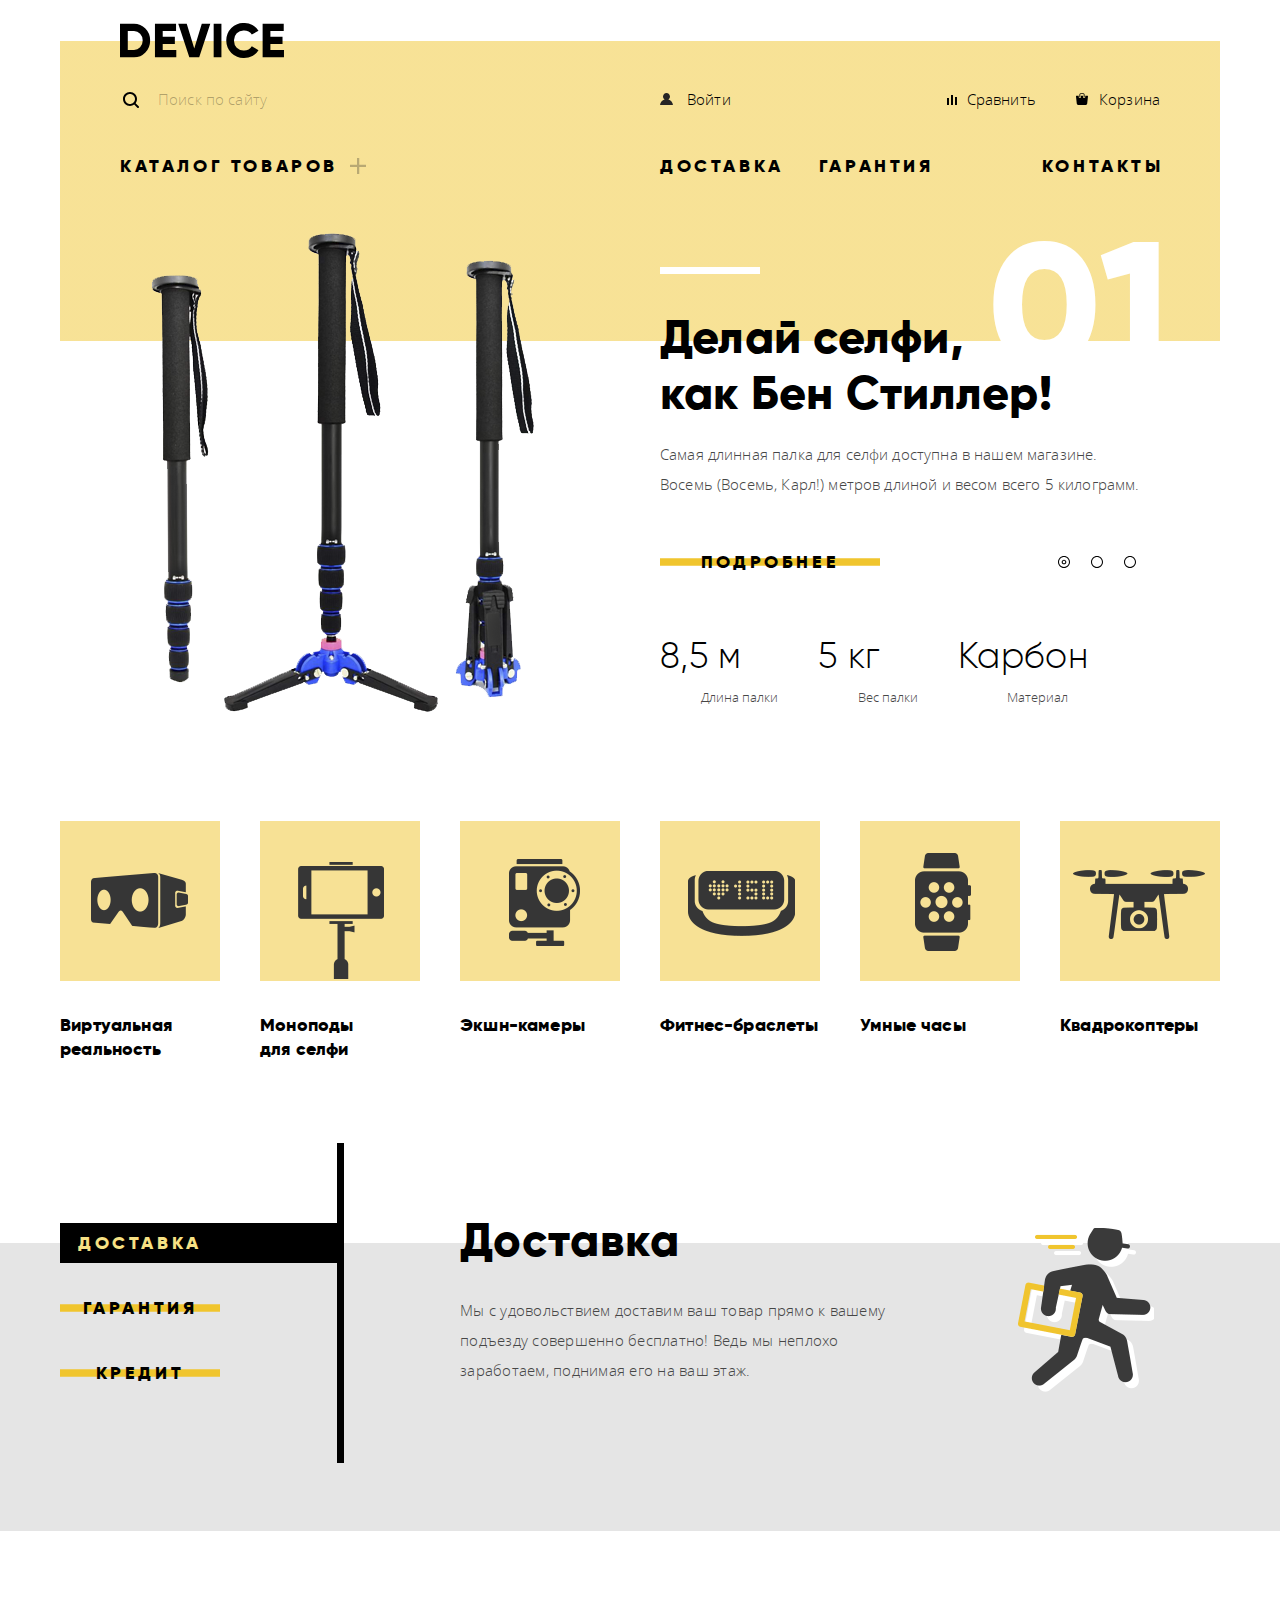
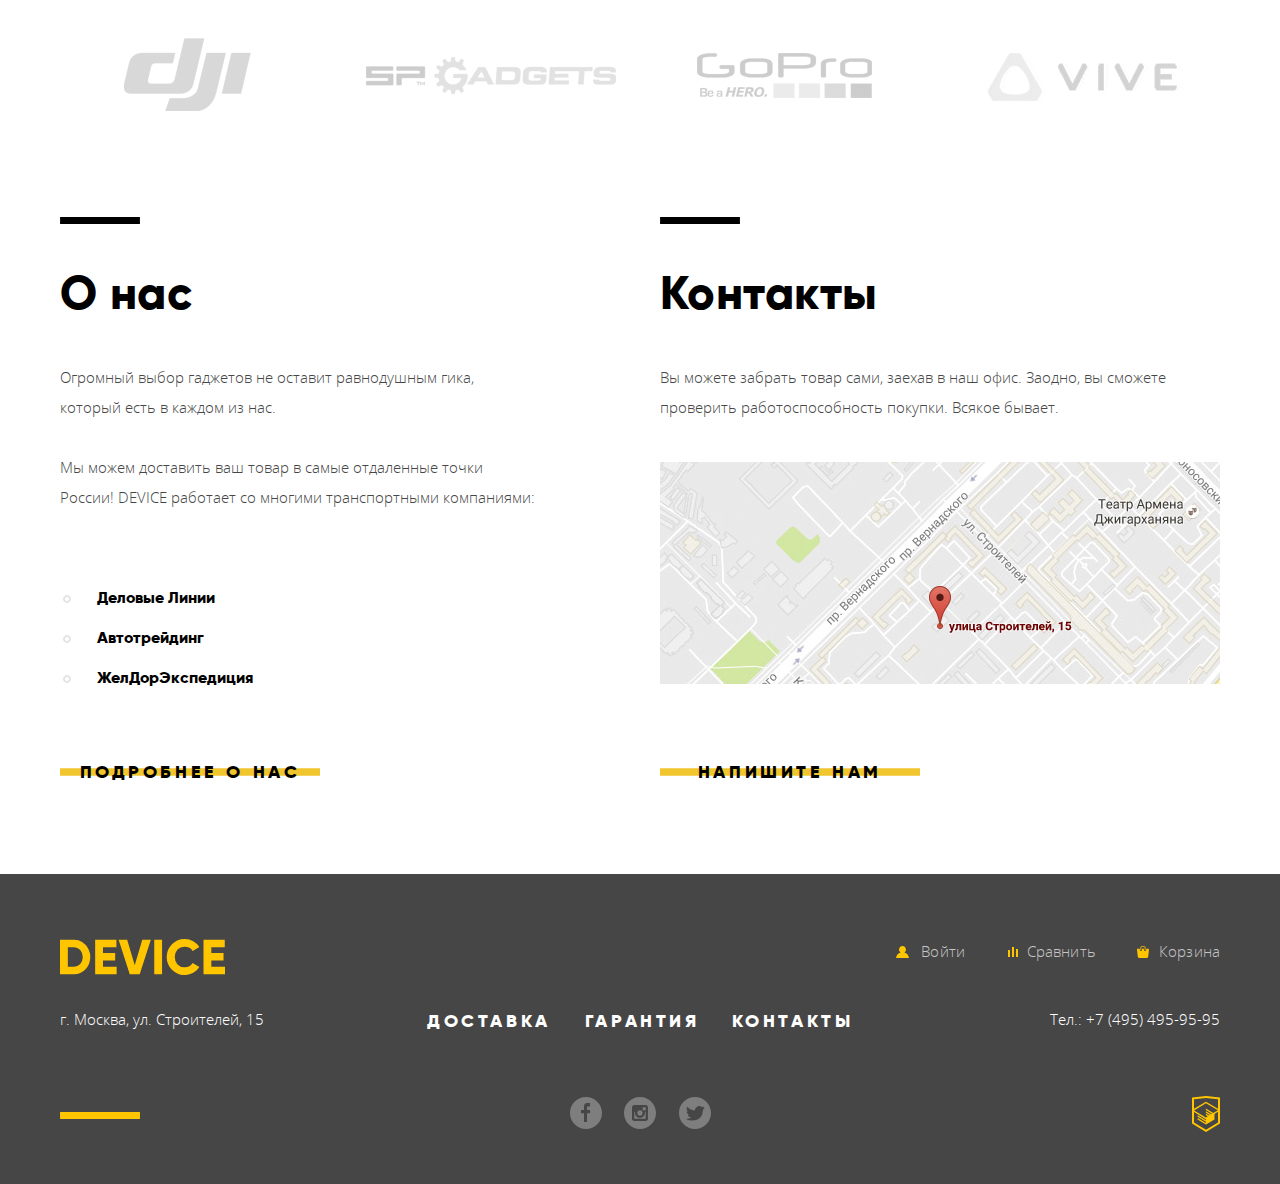
==== index.html @ 92c9ce29 "Доработки" ====
<!DOCTYPE html>
<html lang="ru">
  <head>
    <meta charset="utf-8">
    <title>Интернет магазин "Device"</title>
    <link rel="stylesheet" href="css/normalize.css">
    <link rel="stylesheet" href="css/style.min.css">
  </head>
  <body>
    <header class="main-header">
      <div class="header-logo">
        <a>
          <img src="img/header-logo.svg" alt="логотип магазина Device" width="164" height="36">
        </a>
      </div>
      <nav class="main-navigation">
        <div class="flex-container">
          <form method="post" action="https://echo.htmlacademy.ru" class="header-find-form">
            <label for="header-find-form-text-input"></label><!--фикс пробела между инлайн элементами
            --><input type="text" placeholder="Поиск по сайту" id="header-find-form-text-input"><!--фикс пробела между инлайн элементами
            --><button type="submit" id="qs">Найти</button>
          </form>
          <ul class="header-user-navigation">
            <li><a href="#" class="login-link">Войти</a></li>
          </ul>
          <ul class="header-buy-navigation">
            <li><a href="#" class="compare">Сравнить</a></li>
            <li><a href="#" class="cart">Корзина</a></li>
          </ul>
        </div>
        <ul class="header-site-navigation">
          <li class="top-menu"><a href="#">Каталог товаров</a>
            <ul class="header-product-type-list">
              <li class="left-column"><a href="#">Виртуальная реальность</a></li>
              <li><a href="#">Фитнес-браслеты</a></li>
              <li><a href="#">Квадрокоптеры</a></li>
              <li class="left-column"><a href="catalog_monopod.html">Моноподы для селфи</a></li>
              <li><a href="#">Умные часы</a></li>
              <li class="left-column"><a href="#">Экшн-камеры</a></li>
            </ul>
          </li>
          <li class="central-column"><a href="#">Доставка</a></li>
          <li class="garant"><a href="#">Гарантия</a></li>
          <li class="right-column"><a href="#">Контакты</a></li>
        </ul>
      </nav>
    </header>
    <main>
      <h1 class="visually-hidden">Главная страница магазина Device</h1>
      <section class="promotion">
        <h2 class="visually-hidden">Обратите внимание на эти товары</h2>
        <ul class="promotion-list">
          <li class="promotion-item current">
            <img class="promotion-photo" src="img/slide-promo-1.png" alt="" width="560" height="497">
            <section class="promotion-description">
              <h3>Делай селфи,<br>
                как Бен Стиллер! </h3>
              <p>Самая длинная палка для селфи доступна в нашем магазине. Восемь (Восемь, Карл!) метров длиной и весом всего 5 килограмм.</p>
            </section>
            <a href="#" class="btn">Подробнее</a>
            <table class="promotion-properties">
              <tr>
                <th>Длина палки</th>
                <th>Вес палки</th>
                <th>Материал</th>
              </tr>
              <tr>
                <td>8,5 м</td>
                <td>5 кг</td>
                <td>Карбон</td>
              </tr>
            </table>
          </li>
          <li class="promotion-item">
            <img class="promotion-photo" src="img/slide-promo-2.png" alt="" width="560" height="497">
            <section class="promotion-description">
              <h3>Худеем<br>
                правильно!</h3>
              <p>Мотивирующие фитнес-браслеты помогут найти в себе силы
                не пропускать занятия и соблюдать диету.</p>
            </section>
            <a href="#" class="btn">Подробнее</a>
            <table class="promotion-properties">
              <tr>
                <th>Без подзарядки</th>
              </tr>
              <tr>
                <td>48 часов</td>
              </tr>
            </table>
          </li>
          <li class="promotion-item">
            <img class="promotion-photo" src="img/slide-promo-3.png" alt="" width="560" height="497">
            <section class="promotion-description">
              <h3>Порхает как бабочка,<br>
                жалит как пчела!</h3>
              <p>Этот обычный, на первый взгляд, квадрокоптер оснащен
                мощным лазером, замаскированным под стандартную камеру.</p>
            </section>
            <a href="#" class="btn">Подробнее</a>
            <table class="promotion-properties">
              <tr>
                <th>Дальность полета</th>
                <th>Радиус поражения</th>
              </tr>
              <tr>
                <td>800 м</td>
                <td>50 м</td>
              </tr>
            </table>
          </li>
        </ul>
        <ul class="promotion-btn-list">
          <li><button type="button" class="promotion-btn current"></button></li>
          <li><button type="button" class="promotion-btn"></button></li>
          <li><button type="button" class="promotion-btn"></button></li>
        </ul>
      </section>
      <section class="main-product-navigation">
        <h2 class="visually-hidden">Мы предлагаем:</h2>
        <ul class="main-product-type-list">
          <li><a href="#" class="virtual-reality">Виртуальная реальность</a></li>
          <li><a href="catalog_monopod.html" class="monopod">Моноподы для&nbsp;селфи</a></li>
          <li><a href="#" class="action-cameras">Экшн-камеры</a></li>
          <li><a href="#" class="fitness-bracelets">Фитнес-браслеты</a></li>
          <li><a href="#" class="smart-watch">Умные часы</a></li>
          <li><a href="#" class="quadrocopters">Квадрокоптеры</a></li>
        </ul>
      </section>
      <section class="services">
        <div class="container">
          <h2 class="visually-hidden">Наши услуги</h2>
          <ul class="service-button-list">
            <li><button type="button" class="btn service-button current">Доставка</button></li>
            <li><button type="button" class="btn service-button">Гарантия</button></li>
            <li><button type="button" class="btn service-button">Кредит</button></li>
          </ul>
          <ul class="service-list">
            <li class="service-item current">
              <h3>Доставка</h3>
              <p>Мы с удовольствием доставим ваш товар прямо к вашему подъезду совершенно бесплатно! Ведь мы неплохо заработаем, поднимая его на ваш этаж.</p>
            </li>
            <li class="service-item">
              <h3>Гарантия</h3>
              <p>Если из-за возгорания купленного у нас товара у вас сгорит дом — не переживайте, мы выдадим вам новый. Товар, не дом, конечно же.</p>
            </li>
            <li class="service-item">
              <h3>Кредит</h3>
              <p>Залезть в долговую яму стало проще! Кредитные консультанты подберут для вас наиболее выгодные условия кредита. Выгодные для нашего банка, разумеется.</p>
            </li>
          </ul>
        </div>
      </section>
      <section class="brands">
        <h2 class="visually-hidden">Бренды</h2>
        <ul class="brand-list">
          <li class="brand-item">
            <a href="#"><img src="img/brand-gray-1.png" alt="" width="260" height="100"></a>
          </li>
          <li class="brand-item">
            <a href="#"><img src="img/brand-gray-2.png" alt="" width="260" height="100"></a>
          </li>
          <li class="brand-item">
            <a href="#"><img src="img/brand-gray-3.png" alt="" width="260" height="100"></a>
          </li>
          <li class="brand-item">
            <a href="#"><img src="img/brand-gray-4.png" alt="" width="260" height="100"></a>
          </li>
        </ul>
      </section>
      <div class="container">
        <section class="about-us">
          <h2>О нас</h2>
          <p>Огромный выбор гаджетов не оставит равнодушным гика, который есть в каждом из нас.</p>
          <p>Мы можем доставить ваш товар в самые отдаленные точки России! DEVICE работает со многими транспортными компаниями:</p>
          <ul class="delivering-list">
            <li class="delivering-item">Деловые Линии</li>
            <li class="delivering-item">Автотрейдинг</li>
            <li class="delivering-item">ЖелДорЭкспедиция</li>
          </ul>
          <a href="#" class="btn">Подробнее о нас</a>
        </section>
        <section class="contacts">
          <h2>Контакты</h2>
          <p>Вы можете забрать товар сами, заехав в наш офис. Заодно, вы сможете проверить работоспособность покупки. Всякое бывает.</p>
          <a href="map.html" class="contacts-map">
            <img src="img/map.jpg" alt="" width="560" height="222">
          </a>
          <a class="btn" href="form.html">Напишите нам</a>
        </section>
      </div>
    </main>
    <footer class="main-footer">
      <div class="container">
        <div class="footer-left">
          <a class="footer-logo">
            <img src="img/footer-logo.svg" alt="" width="165" height="36">
          </a>
          <p class="score-address">г. Москва, ул. Строителей, 15</p>
        </div>
        <div class="footer-center">
          <ul class="footer-site-navigation">
            <li><a href="#">Доставка</a></li>
            <li><a href="#">Гарантия</a></li>
            <li><a href="#">Контакты</a></li>
          </ul>
          <ul class="footer-social-navigation">
            <li><a href="#"><span class="visually-hidden">Фейсбук</span>
              <img src="img/fb.svg" alt="" width="32" height="32"></a></li>
            <li><a href="#"><span class="visually-hidden">Инстаграмм</span>
              <img src="img/instagram.svg" alt="" width="32" height="32"></a></li>
            <li><a href="#"><span class="visually-hidden">Твиттер</span>
              <img src="img/twitter.svg" alt="" width="32" height="32"></a></li>
          </ul>
        </div>
        <div class="footer-right">
          <div class="flex-container">
            <ul class="footer-user-navigation">
              <li><a href="#" class="login-link">Войти</a></li>
            </ul>
            <ul class="footer-buy-navigation">
              <li><a href="#" class="compare">Сравнить</a></li>
              <li><a href="#" class="cart">Корзина</a></li>
            </ul>
          </div>
          <p class="footer-score-tel">Тел.: +7 (495) 495-95-95</p>
          <p class="footer-copyright">
            <a href="https://htmlacademy.ru/intensive/htmlcss"><span class="visually-hidden">HTMLacademy</span>
              <img src="img/logo-htmlacademy.svg" alt="" width="28" height="38"></a>
          </p>
        </div>
      </div>
    </footer>

    <section class="modal modal-feedback">
      <h2 class="visually-hidden">Напишите нам</h2>
      <form method="post" action="https://echo.htmlacademy.ru" class="modal-feedback-form">
        <p class="left-column"><label for="modal-feedback-form-name">Ваше имя:</label>
        <input type="text" name="name" id="modal-feedback-form-name" placeholder="Имя Фамилия"></p>
        <p class="right-column"><label for="modal-feedback-form-email">Ваш e-mail:</label>
        <input type="email" name="email" id="modal-feedback-form-email" placeholder="email@example.com"></p>
        <p><label for="modal-feedback-form-letter">Текст письма:</label>
        <textarea name="letter" id="modal-feedback-form-letter" rows="7" placeholder="В свободной форме"></textarea></p>
        <button type="submit" class="btn">Отправить</button>
      </form>
      <button type="button" class="modal-close">Закрыть</button>
    </section>

    <section class="modal modal-map">
      <h2 class="visually-hidden">Как до нас добраться</h2>
      <iframe src="https://www.google.com/maps/embed?pb=!1m18!1m12!1m3!1d5349.26567788919!2d37.52625515220192!3d55.68743751237027!2m3!1f0!2f0!3f0!3m2!1i1024!2i768!4f13.1!3m3!1m2!1s0x46b54cf65f5c8955%3A0x694710ccd55501e!2z0YPQuy4g0KHRgtGA0L7QuNGC0LXQu9C10LksIDE1LCDQnNC-0YHQutCy0LAsIDExOTMxMQ!5e0!3m2!1sru!2sru!4v1536235242468" width="960" height="599" style="border:0" allowfullscreen></iframe>
      <p>
        <img src="img/map-big.jpg" alt="Офис компании по адресу ул. Строителей д. 15 г. Москва" width="960" height="559">
      </p>
      <button type="button" class="modal-close">Закрыть</button>
    </section>

    <script src="js/script.min.js">
    </script>
  </body>
</html>
---- css/style.min.css ----
.container,.flex-container{display:-webkit-box;display:-ms-flexbox}@font-face{font-family:Gilroy;src:url(../fonts/gilroyextrabold.woff2) format("woff2"),url(../fonts/gilroyextrabold.woff) format("woff");font-weight:800}@font-face{font-family:Gilroy;src:url(../fonts/gilroylight.woff2) format("woff2"),url(../fonts/gilroylight.woff) format("woff");font-weight:300}@font-face{font-family:"Open Sans";src:url(../fonts/opensans.woff2) format("woff2"),url(../fonts/opensans.woff) format("woff");font-weight:400}@font-face{font-family:"Open Sans";src:url(../fonts/opensanslight.woff2) format("woff2"),url(../fonts/opensanslight.woff) format("woff");font-weight:300}.brand-list,.breadcrumbs,.catalog-filters-form ul,.catalog-list,.catalog-sort ul,.footer-buy-navigation,.footer-site-navigation,.footer-social-navigation,.footer-user-navigation,.header-buy-navigation,.header-product-type-list,.header-site-navigation,.header-user-navigation,.main-product-type-list,.pagination-list,.pagination-pages-list,.promotion-btn-list,.promotion-list,.service-button-list,.service-list{list-style:none;padding:0;margin:0}.breadcrumbs a,.btn,.catalog-item a,.footer-buy-navigation a,.footer-site-navigation a,.footer-social-navigation a,.footer-user-navigation a,.main-navigation a,.main-product-navigation a,.pagination-list a,.sort-type-list a{text-decoration:none}.btn,.filters-price input,.header-find-form button,.header-find-form input,.modal-close,.modal-feedback-form input,.modal-feedback-form textarea,.promotion-btn{outline:0;border:none}body{margin:0;padding:23px 0 0}img{max-width:100%;height:auto}.visually-hidden:not(:focus):not(:active),input[type=checkbox].visually-hidden,input[type=radio].visually-hidden{position:absolute;width:1px;height:1px;margin:-1px;border:0;padding:0;white-space:nowrap;-webkit-clip-path:inset(100%);clip-path:inset(100%);clip:rect(0 0 0 0);overflow:hidden}.container{width:1160px;padding:0 20px;margin:0 auto;display:flex;-webkit-box-pack:justify;-ms-flex-pack:justify;justify-content:space-between}.main-header{margin:0 auto;width:1040px;padding:0 60px 51px}.main-navigation a{display:block;position:relative}.header-find-form{position:relative;margin-bottom:29px;width:50%}.header-find-form input{padding-left:38px;padding-top:17px;padding-bottom:9px;min-width:315px}.header-find-form button{display:none;padding:9px 20px}.header-find-form button:active,.header-find-form input:focus+button{display:inline-block;vertical-align:baseline}.header-find-form label{display:inline-block;position:absolute;padding-top:15px;padding-bottom:15px;min-width:40px;min-height:20px;left:-1px;bottom:17px}.flex-container{display:flex}.header-user-navigation{margin-left:20px;display:-webkit-box;display:-ms-flexbox;display:flex;-ms-flex-wrap:wrap;flex-wrap:wrap}.header-buy-navigation{margin-left:auto;-ms-flex-wrap:wrap;flex-wrap:wrap;display:-webkit-box;display:-ms-flexbox;display:flex;-webkit-box-pack:end;-ms-flex-pack:end;justify-content:flex-end}.header-buy-navigation,.header-user-navigation{padding-top:17px}.header-buy-navigation a,.header-user-navigation a{padding-left:27px}.header-user-navigation .exit{padding-left:19px}.header-buy-navigation a{margin-left:36px}.header-site-navigation{display:-webkit-box;display:-ms-flexbox;display:flex;-ms-flex-wrap:wrap;flex-wrap:wrap}.header-site-navigation>li:first-child{width:50%;position:relative}.header-site-navigation>li:first-child>a{display:inline-block;padding-right:35px}.header-site-navigation>.central-column{margin-left:20px}.header-site-navigation>.garant{margin-left:35px}.header-site-navigation>.right-column{margin-left:auto;margin-right:-.2em}.header-product-type-list{position:absolute;width:640px;left:-60px;display:-webkit-box;display:-ms-flexbox;display:flex;-ms-flex-wrap:wrap;flex-wrap:wrap;opacity:0;padding:25px 460px 30px 60px}.top-menu:hover .header-product-type-list{z-index:2;opacity:1}.header-product-type-list li{width:160px;margin-right:40px}.header-product-type-list .left-column{width:200px}.main-footer{min-width:1200px}.main-footer .container{padding-top:65px;padding-bottom:65px}.footer-left,.footer-right{width:360px}.footer-logo{display:block;margin-bottom:20px}.main-footer .score-address{padding-bottom:70px}.footer-center{width:440px;padding-top:70px}.footer-site-navigation{display:-webkit-box;display:-ms-flexbox;display:flex;-ms-flex-wrap:wrap;flex-wrap:wrap;width:440px;margin-bottom:43px;padding-left:7px}.footer-site-navigation li:nth-child(2){margin-left:34px}.footer-site-navigation li:nth-child(3){margin-left:32px}.footer-social-navigation{display:-webkit-box;display:-ms-flexbox;display:flex;-ms-flex-wrap:wrap;flex-wrap:wrap;width:141px;margin:0 auto;-webkit-box-pack:justify;-ms-flex-pack:justify;justify-content:space-between;position:relative;bottom:-21px}.footer-user-navigation{min-width:360px}.footer-buy-navigation{min-width:255px}.footer-right .flex-container{-webkit-box-pack:end;-ms-flex-pack:end;justify-content:flex-end}.footer-buy-navigation,.footer-user-navigation{display:-webkit-box;display:-ms-flexbox;display:flex;-ms-flex-wrap:wrap;flex-wrap:wrap;-webkit-box-pack:end;-ms-flex-pack:end;justify-content:flex-end;margin-top:-6px}.footer-buy-navigation a,.footer-user-navigation a{display:block;position:relative;padding-left:25px;margin-left:38px;margin-bottom:35px}.footer-buy-navigation .compare{margin-left:30px}.footer-user-navigation .exit{margin-left:18px;padding-left:0}.footer-score-tel{padding:0;margin:0 0 20px}.footer-copyright{position:relative;bottom:-42px}.promotion{width:1100px;padding-right:60px;margin:0 auto 95px;position:relative;z-index:1}.promotion-list{counter-reset:number-slide}li.promotion-item{counter-increment:number-slide;position:relative}.promotion-item::before{position:absolute;content:counter(number-slide,decimal-leading-zero);right:0;top:62px;margin-right:-13px;font-family:Gilroy,Arial,sans-serif;font-weight:800;font-size:179.2px;height:130px;color:rgba(255,255,255,1);letter-spacing:.01em;vertical-align:middle;z-index:-1}.btn,.btn:focus,.btn:hover,body{color:rgba(0,0,0,1)}.promotion-item img{float:left;padding-right:40px}.promotion-item h3{margin:0 0 18px;padding-top:80px}.promotion-item p{padding:0 10px 0 0;margin:0 0 43px}.promotion-item .btn{display:inline-block;width:160px;padding-left:30px;padding-right:30px;margin-bottom:50px}.promotion-btn-list{position:absolute;display:-webkit-box;display:-ms-flexbox;display:flex;-ms-flex-wrap:wrap;width:78px;-webkit-box-pack:justify;-ms-flex-pack:justify;justify-content:space-between;flex-wrap:wrap;right:84px;bottom:150px}.promotion-btn{width:10px;height:12px}.promotion-properties{border-collapse:collapse}.promotion-properties tbody{width:460px;display:-webkit-box;display:-ms-flexbox;display:flex;-webkit-box-orient:vertical;-webkit-box-direction:reverse;-ms-flex-direction:column-reverse;flex-direction:column-reverse}.promotion-properties tr{display:-webkit-box;display:-ms-flexbox;display:flex;-ms-flex-wrap:wrap;flex-wrap:wrap}.promotion-properties td,.promotion-properties th{width:158px;padding:0;margin:0}.promotion-properties td{margin-bottom:7px}.promotion-properties td:nth-child(2),.promotion-properties th:nth-child(2){width:140px}.promotion::after{content:"";display:block;clear:both}.main-product-type-list{width:1200px;margin:0 auto 82px;display:-webkit-box;display:-ms-flexbox;display:flex;-ms-flex-wrap:wrap;flex-wrap:wrap;-ms-flex-pack:distribute;justify-content:space-around}.main-product-type-list li{width:160px}.main-product-type-list a{display:block;position:relative;padding-top:192px}.services{padding-bottom:68px;margin-bottom:95px}.service-button-list{width:277px;padding-bottom:45px}.service-list{width:760px;padding-left:115px}.service-button{margin-bottom:25px;padding-left:10px;padding-right:10px}.service-item p{width:430px;padding-bottom:50px;margin:0}.promotion-item:not(.current),.service-item:not(.current){position:absolute;width:1px;height:1px;margin:-1px;border:0;padding:0;white-space:nowrap;-webkit-clip-path:inset(100%);clip-path:inset(100%);clip:rect(0 0 0 0);overflow:hidden}.service-list h3{margin:0 0 31px;padding-top:73px}.service-button-list{padding-top:80px}.service-button-list .service-button{width:160px}.service-button-list .service-button.current,.service-button-list .service-button:active{width:280px;padding-right:120px}.brand-list{width:1200px;margin:0 auto 82px;display:-webkit-box;display:-ms-flexbox;display:flex;-ms-flex-wrap:wrap;flex-wrap:wrap;-ms-flex-pack:distribute;justify-content:space-around}.brand-list li{width:260px;position:relative}.about-us,.contacts{width:560px;padding-top:52px}.about-us h2,.contacts h2{margin:0 0 45px;padding:0}.about-us p,.contacts p{margin:0;padding:0}.about-us p{margin-bottom:30px;width:475px}.contacts p{margin-bottom:40px;width:520px}.about-us .delivering-list{padding:36px 0 0;margin:0 0 54px;list-style-type:none}.about-us .delivering-item{margin:0;padding:0 0 0 37px;position:relative}.about-us .btn,.contacts .btn{display:block;width:240px;padding-left:10px;padding-right:10px;text-align:center;margin-bottom:82px}.contacts-map{display:block;margin-bottom:59px}.catalog-page-header{width:1040px;margin:0 auto 24px;padding:35px 0 0}.breadcrumbs{width:1040px;margin:0 auto 45px;display:-webkit-box;display:-ms-flexbox;display:flex;-ms-flex-wrap:wrap;flex-wrap:wrap}.breadcrumbs a{display:block;padding-right:19px;margin-right:19px}.catalog-container{width:1160px;margin:0 auto;display:-webkit-box;display:-ms-flexbox;display:flex}.filters{width:200px;padding-left:60px;padding-right:70px}.filters h3{margin:0 0 68px;padding:24px 0}.catalog fieldset{margin:0 0 31px;padding:0}.catalog legend{width:100%;margin:0 0 32px;padding:7px 0 0;border-top:2px solid #000}.filters-price input[type=number]{width:50px}.filters-price .start-price{width:90px}.filters-price-flex-container{display:-webkit-box;display:-ms-flexbox;display:flex}.filters-price p{padding:0;margin:0}.filters-price-range{position:relative;height:2px;width:100%;margin-left:5px;margin-bottom:5px;background-image:-webkit-gradient(linear,left top,right top,from(rgba(145,201,47,1)),color-stop(50%,rgba(145,201,47,1)),color-stop(50%,rgba(219,219,219,1)),to(rgba(219,219,219,1)));background-image:-webkit-linear-gradient(left,rgba(145,201,47,1) 0,rgba(145,201,47,1) 50%,rgba(219,219,219,1) 50%,rgba(219,219,219,1) 100%);background-image:-o-linear-gradient(left,rgba(145,201,47,1) 0,rgba(145,201,47,1) 50%,rgba(219,219,219,1) 50%,rgba(219,219,219,1) 100%);background-image:linear-gradient(to right,rgba(145,201,47,1) 0,rgba(145,201,47,1) 50%,rgba(219,219,219,1) 50%,rgba(219,219,219,1) 100%)}.filters-price-range span{position:absolute;width:24px;height:24px;bottom:-12px;background-image:url(../img/filter-button.svg);background-repeat:no-repeat;background-position:center}.filters-price-range span:first-child{margin-left:-12px}.filters-price-range span:last-child{left:50%;margin-left:-12px}.filters-color legend{margin-bottom:16px}.filters-color li{margin-bottom:0}.filters-bluetooth label,.filters-color label{position:relative;padding-left:38px;cursor:pointer;-webkit-user-select:none;-moz-user-select:none;-ms-user-select:none;user-select:none}.catalog-filters-form .filters-color{margin-bottom:31px}.filters-bluetooth legend{margin-bottom:16px}.filters-bluetooth li{margin-bottom:0}.catalog-filters-form .filters-bluetooth{margin-bottom:30px}.catalog-filters-form .btn{width:100%;padding-left:10px;padding-right:10px}.catalog-rows{width:830px}.catalog-sort,.sort-range-list,.sort-type-list{display:-webkit-box;display:-ms-flexbox;display:flex;-ms-flex-wrap:wrap;flex-wrap:wrap}.catalog-sort h3{margin:0;padding:23px 33px 23px 72px}.sort-type-list a{display:block;margin-left:20px;margin-right:5px;min-width:60px;padding:25px 0}.catalog-sort .sort-range-list{position:relative;margin-left:auto}.sort-range-list a{display:block;position:relative;padding:30px 0;margin-left:30px}.catalog-list,.sort-range-list{display:-webkit-box;display:-ms-flexbox;display:flex;-ms-flex-wrap:wrap;flex-wrap:wrap;-webkit-box-pack:justify;-ms-flex-pack:justify;justify-content:space-between;padding-top:69px;padding-left:70px}.catalog-item{width:360px;position:relative}.catalog-item-action{opacity:0;position:absolute;left:0;right:0;top:0;height:210px;padding-top:170px;background-color:rgba(238,238,238,.7)}.catalog-item:hover .catalog-item-action{opacity:1}.catalog-item-action a{display:block;width:180px;margin:0 auto;padding-left:10px;padding-right:10px;text-align:center}.catalog-item-info{display:-webkit-box;display:-ms-flexbox;display:flex;-webkit-box-pack:justify;-ms-flex-pack:justify;justify-content:space-between;margin-bottom:41px}.catalog-item h1{width:260px;margin:0;padding-top:16px}.catalog-item .catalog-item-price{width:100px;margin:0;padding-top:24px;text-align:right}.pagination-list{display:-webkit-box;display:-ms-flexbox;display:flex;-ms-flex-wrap:wrap;flex-wrap:wrap;-webkit-box-pack:center;-ms-flex-pack:center;justify-content:center;margin-left:72px;margin-bottom:78px}.modal-map img,.modal-map p{display:block}.pagination-list a{display:block;padding:25px 14px}.pagination-list li:nth-child(2){margin-left:10px}.pagination-list .pagination-btn{padding:25px 28px}.pagination-list li:first-child{margin-right:auto}.pagination-list li:last-child{margin-left:auto}.modal-map{width:960px;line-height:0;font-size:0}.modal-map p{margin:0}.modal{display:none;position:fixed;left:50%;top:50%;-webkit-transform:translate(-50%,-50%);-ms-transform:translate(-50%,-50%);transform:translate(-50%,-50%);-webkit-box-shadow:0 10px 20px 0 rgba(4,6,6,.2);box-shadow:0 10px 20px 0 rgba(4,6,6,.2)}.modal-feedback{width:760px;padding:82px 100px}.modal-feedback-form{display:-webkit-box;display:-ms-flexbox;display:flex;-ms-flex-wrap:wrap;flex-wrap:wrap;-webkit-box-pack:justify;-ms-flex-pack:justify;justify-content:space-between}.modal-feedback-form p{width:100%;padding:0;margin:0 0 40px}.modal-feedback-form .left-column,.modal-feedback-form .right-column{width:360px}.modal-feedback-form input,.modal-feedback-form textarea{-webkit-box-sizing:border-box;box-sizing:border-box;width:100%;padding:17px 0 17px 20px}.modal-feedback-form .btn{padding-left:10px;padding-right:10px;width:180px}.modal-close{position:absolute;font-size:0;padding:0;width:58px;height:58px;top:24px;right:22px;opacity:.5;z-index:2}.header-buy-navigation .cart::before,.header-buy-navigation .compare::before,.header-user-navigation .login-link::before{width:27px;height:15px;bottom:9px;content:"";left:0}.modal-close:focus,.modal-close:hover{opacity:1}.modal-close:active{opacity:.3}.modal-map iframe{position:relative;z-index:1;border:none}.modal-map p{position:absolute;top:0;left:0;z-index:0}body{font-family:"Open Sans",Arial,sans-serif;font-size:15px;font-weight:400;letter-spacing:0;background-color:rgba(255,255,255,1);line-height:30px}.btn,.footer-site-navigation,.header-site-navigation{font-family:Gilroy,Arial,sans-serif}.btn{font-size:18px;font-weight:800;letter-spacing:.2em;text-transform:uppercase;line-height:24px;text-align:center;background-color:transparent;background-image:url(../img/yellow-line.png);background-repeat:repeat no-repeat;background-position:center;padding:8px 0}.header-buy-navigation,.header-find-form button,.header-find-form input,.header-user-navigation{font-size:15px;font-weight:300;letter-spacing:.01em}.btn:active{color:rgba(0,0,0,.3)}.main-navigation a{color:rgba(0,0,0,1)}.header-buy-navigation,.header-find-form,.header-user-navigation{line-height:30px}.main-navigation .exit{color:rgba(0,0,0,.3)}.main-navigation a:focus,.main-navigation a:hover{color:rgba(0,0,0,.6)}.main-navigation a:active{color:rgba(0,0,0,.3)}.main-navigation a.current{color:rgba(0,0,0,1)}.header-find-form input{color:rgba(0,0,0,1);line-height:30px}.header-find-form input::-webkit-input-placeholder{color:rgba(0,0,0,.3)}.header-find-form input:-ms-input-placeholder{color:rgba(0,0,0,.3)}.header-find-form input::-ms-input-placeholder{color:rgba(0,0,0,.3)}.header-find-form input::placeholder{color:rgba(0,0,0,.3)}.header-find-form input:hover::-webkit-input-placeholder{color:rgba(0,0,0,.6)}.header-find-form input:hover:-ms-input-placeholder{color:rgba(0,0,0,.6)}.header-find-form input:hover::-ms-input-placeholder{color:rgba(0,0,0,.6)}.header-find-form input:hover::placeholder{color:rgba(0,0,0,.6)}.header-find-form input:focus::-webkit-input-placeholder{color:rgba(0,0,0,1)}.header-find-form input:focus:-ms-input-placeholder{color:rgba(0,0,0,1)}.header-find-form input:focus::-ms-input-placeholder{color:rgba(0,0,0,1)}.header-find-form input:focus::placeholder{color:rgba(0,0,0,1)}.header-find-form button{line-height:30px;color:rgba(0,0,0,1)}.header-find-form button:hover{color:rgba(255,255,255,1)}.header-find-form button:active{color:rgba(255,255,255,.3)}.footer-site-navigation a,.main-footer{color:rgba(255,255,255,1)}.header-site-navigation{font-size:18px;font-weight:800;letter-spacing:.2em;line-height:24px;text-transform:uppercase}.header-product-type-list{font-size:15px;font-weight:300;letter-spacing:.01em;line-height:36px;text-transform:none}.main-footer .score-address{font-size:15px;font-weight:300;letter-spacing:0}.footer-site-navigation{font-size:18px;line-height:24px;font-weight:800;letter-spacing:.2em;text-transform:uppercase}.footer-site-navigation a:focus,.footer-site-navigation a:hover{color:rgba(255,255,255,.6)}.footer-site-navigation a:active{color:rgba(255,255,255,.3)}.footer-buy-navigation,.footer-user-navigation{font-size:15px;font-weight:300;line-height:36px;letter-spacing:.01em}.footer-buy-navigation a,.footer-user-navigation a{color:rgba(255,255,255,.7)}.footer-buy-navigation a:focus,.footer-buy-navigation a:hover,.footer-user-navigation a:focus,.footer-user-navigation a:hover{color:rgba(255,255,255,1)}.footer-buy-navigation a:active,.footer-user-navigation a:active{color:rgba(255,255,255,.3)}.footer-score-tel{font-size:15px;font-weight:300;letter-spacing:0;text-align:right}.promotion-description h3,.promotion-number{font-family:Gilroy,Arial,sans-serif;font-weight:800}.footer-copyright{text-align:right}.promotion-number{font-size:179.2px;line-height:179.2px;letter-spacing:.1em;color:rgba(255,255,255,1)}.promotion-description h3{font-size:47px;line-height:56px;letter-spacing:.005em;color:rgba(0,0,0,1)}.promotion-description p{font-size:15px;line-height:30px;font-weight:300;letter-spacing:.01em;color:rgba(70,70,70,1)}.promotion-properties th{font-size:13px;line-height:20px;font-weight:300;letter-spacing:0;color:rgba(70,70,70,1)}.main-product-type-list a,.main-product-type-list a:focus,.main-product-type-list a:hover,.promotion-properties td{letter-spacing:.01em;color:rgba(0,0,0,1);font-family:Gilroy,Arial,sans-serif}.promotion-properties td{font-size:36px;line-height:48px;font-weight:300}.promotion-item .btn{text-align:center}.main-product-type-list a,.main-product-type-list a:focus,.main-product-type-list a:hover{font-size:18px;line-height:24px;font-weight:800}.main-product-type-list a:active{color:rgba(0,0,0,.3)}.service-item h3{font-family:Gilroy,Arial,sans-serif;font-size:47px;line-height:48px;font-weight:800;letter-spacing:.02em;color:rgba(0,0,0,1)}.service-item p{font-size:15px;line-height:30px;font-weight:300;letter-spacing:.017em;color:rgba(70,70,70,1)}.service-button-list .btn.current,.service-button-list .btn:active{color:rgba(247,225,132,1)}.about-us h2{font-family:Gilroy,Arial,sans-serif;font-size:47px;line-height:48px;font-weight:800;letter-spacing:.01em;color:rgba(0,0,0,1)}.about-us p{font-size:15px;font-weight:300;letter-spacing:0;color:rgba(70,70,70,1)}.about-us .delivering-item,.contacts h2{font-weight:800;color:rgba(0,0,0,1);font-family:Gilroy,Arial,sans-serif}.about-us .delivering-item{font-size:16px;line-height:40px;letter-spacing:0}.contacts h2{font-size:47px;line-height:48px;letter-spacing:.01em}.contacts p{font-size:15px;line-height:30px;font-weight:300;letter-spacing:0;color:rgba(70,70,70,1)}.catalog-page-header{font-family:Gilroy,Arial,sans-serif;font-size:47px;line-height:48px;font-weight:800;letter-spacing:.01em;color:rgba(0,0,0,1)}.breadcrumbs a{font-size:14px;line-height:24px;font-weight:300;letter-spacing:.01em;color:rgba(0,0,0,.3)}.catalog-filters-form legend,.filters h3{font-family:Gilroy,Arial,sans-serif;font-weight:800}.breadcrumbs a:focus,.breadcrumbs a:hover{color:rgba(0,0,0,.6)}.breadcrumbs a:active{color:rgba(0,0,0,.1)}.breadcrumbs a.current{color:rgba(0,0,0,.3)}.filters h3{font-size:16px;line-height:24px;letter-spacing:.2em;color:rgba(0,0,0,1);text-transform:uppercase}.catalog-filters-form legend{font-size:18px;letter-spacing:.01em;color:rgba(0,0,0,1)}.catalog-filters-form label{font-size:14px;line-height:40px;font-weight:300;letter-spacing:.01em;color:rgba(0,0,0,1)}.catalog-item p,.catalog-sort h3{font-family:Gilroy,Arial,sans-serif;line-height:24px}.filters-price input,.filters-price input::-webkit-input-placeholder,.filters-price label{font-family:Gilroy,Arial,sans-serif;font-size:14px;line-height:24px;font-weight:300;letter-spacing:0;text-transform:lowercase;color:rgba(0,0,0,.2)}.filters-price input,.filters-price input:-ms-input-placeholder,.filters-price label{font-family:Gilroy,Arial,sans-serif;font-size:14px;line-height:24px;font-weight:300;letter-spacing:0;text-transform:lowercase;color:rgba(0,0,0,.2)}.filters-price input,.filters-price input::-ms-input-placeholder,.filters-price label{font-family:Gilroy,Arial,sans-serif;font-size:14px;line-height:24px;font-weight:300;letter-spacing:0;text-transform:lowercase;color:rgba(0,0,0,.2)}.filters-price input,.filters-price input::placeholder,.filters-price label{font-family:Gilroy,Arial,sans-serif;font-size:14px;line-height:24px;font-weight:300;letter-spacing:0;text-transform:lowercase;color:rgba(0,0,0,.2)}.catalog-sort h3{font-size:16px;font-weight:800;letter-spacing:.2em;color:rgba(0,0,0,1);text-transform:uppercase}.sort-type-item a{font-size:14px;line-height:18px;font-weight:400;letter-spacing:.01em;color:rgba(0,0,0,.3)}.sort-type-item a:focus,.sort-type-item a:hover{color:rgba(0,0,0,.6)}.sort-type-item a.current,.sort-type-item a:active{color:rgba(0,0,0,1)}.catalog-item-action a:not(.btn){font-size:13px;line-height:36px;font-weight:300;letter-spacing:.01em;color:rgba(0,0,0,.5)}.catalog-item-action a:not(.btn):focus,.catalog-item-action a:not(.btn):hover{color:rgba(0,0,0,1)}.catalog-item-action a:not(.btn):active{color:rgba(0,0,0,.2)}.catalog-item-name a{font-family:Gilroy,Arial,sans-serif;font-size:18px;line-height:.8;font-weight:800;letter-spacing:.01em;color:rgba(0,0,0,1)}.catalog-item-name a:focus,.catalog-item-name a:hover{text-decoration:underline}.catalog-item p{font-size:16px;font-weight:300;letter-spacing:.01em;color:rgba(70,70,70,1)}.modal-feedback-form label,.pagination-item a{line-height:24px;font-weight:800;font-family:Gilroy,Arial,sans-serif}.pagination-item a{font-size:16px;letter-spacing:.2em;color:rgba(0,0,0,.3)}.pagination-item a:focus,.pagination-item a:hover{color:rgba(0,0,0,.6)}.pagination-item a.current,.pagination-item a.pagination-btn:hover .pagination-item a.pagination-btn:focus,.pagination-item a:active{color:rgba(0,0,0,1)}.pagination-item a.pagination-btn{color:rgba(0,0,0,1);text-transform:uppercase}.pagination-item a.pagination-btn:active{color:rgba(0,0,0,.3)}.modal-feedback-form label{display:block;margin-bottom:10px;font-size:18px;letter-spacing:0;color:rgba(0,0,0,1)}.modal-feedback-form input,.modal-feedback-form textarea{font-size:14px;font-weight:400;line-height:18px;letter-spacing:0;color:rgba(70,70,70,1)}.modal-feedback-form input::-webkit-input-placeholder,.modal-feedback-form textarea::-webkit-input-placeholder{color:rgba(70,70,70,.4)}.modal-feedback-form input:-ms-input-placeholder,.modal-feedback-form textarea:-ms-input-placeholder{color:rgba(70,70,70,.4)}.modal-feedback-form input::-ms-input-placeholder,.modal-feedback-form textarea::-ms-input-placeholder{color:rgba(70,70,70,.4)}.modal-feedback-form input::placeholder,.modal-feedback-form textarea::placeholder{color:rgba(70,70,70,.4)}.modal-feedback-form input:invalid,.modal-feedback-form textarea:invalid{color:rgba(70,70,70,.4)}.btn:active,.btn:focus,.btn:hover{background-color:rgba(240,197,46)}.main-header{background-image:-webkit-linear-gradient(top,transparent 18px,rgba(240,197,46,.5) 18px,rgba(240,197,46,.5) 100%);background-image:-o-linear-gradient(top,transparent 18px,rgba(240,197,46,.5) 18px,rgba(240,197,46,.5) 100%);background-image:linear-gradient(to bottom,transparent 18px,rgba(240,197,46,.5) 18px,rgba(240,197,46,.5) 100%)}.header-find-form label{background-image:url(../img/search.svg);background-repeat:no-repeat;background-position:4px bottom}.header-find-form button,.header-find-form input[type=text]{background-color:transparent}.header-find-form button:active,.header-find-form button:focus,.header-find-form button:hover{background-color:rgba(0,0,0,1)}.header-user-navigation .login-link::before{position:absolute;background-image:url(../img/user.svg);background-repeat:no-repeat;background-position:left bottom}.header-buy-navigation .compare::before{position:absolute;background-image:url(../img/compare.svg);background-repeat:no-repeat;background-position:7px bottom}.header-buy-navigation .cart::before{position:absolute;background-image:url(../img/cart.svg);background-repeat:no-repeat;background-position:4px bottom}.header-user-navigation .login-link:focus::before,.header-user-navigation .login-link:hover::before{opacity:.6}.header-user-navigation .login-link:active::before{opacity:.3}.header-buy-navigation a:focus::before,.header-buy-navigation a:hover::before{opacity:.8}.footer-social-navigation a,.header-buy-navigation a:active::before{opacity:.3}.header-site-navigation>li:first-child>a::after{content:"";position:absolute;width:16px;height:16px;right:7px;bottom:4px;background-image:url(../img/plus.png);background-repeat:no-repeat;background-position:right bottom}.header-product-type-list{background-color:rgba(247,226,150,1)}.main-footer{background-color:rgba(70,70,70,1)}.main-footer .footer-left{background-image:url(../img/small-yellow-line.png);background-repeat:no-repeat;background-position:left bottom}.footer-buy-navigation .cart::before,.footer-buy-navigation .compare::before,.footer-user-navigation .login-link::before{width:25px;height:15px;bottom:10px;background-position:left center;background-repeat:no-repeat;content:"";position:absolute}.footer-social-navigation a:focus,.footer-social-navigation a:hover{opacity:.6}.footer-social-navigation a:active{opacity:.1}.footer-user-navigation .login-link::before{left:0;background-image:url(../img/footer-user.svg)}.footer-buy-navigation .compare::before{left:6px;background-image:url(../img/footer-compare.svg)}.footer-buy-navigation .cart::before{left:3px;background-image:url(../img/footer-cart.svg)}.footer-copyright a:focus,.footer-copyright a:hover{opacity:.6}.footer-copyright a:active,.main-product-navigation a:active::after{opacity:.3}.promotion{background-image:-webkit-linear-gradient(top,rgba(240,197,46,.5) 112px,transparent 112px,transparent 100%);background-image:-o-linear-gradient(top,rgba(240,197,46,.5) 112px,transparent 112px,transparent 100%);background-image:linear-gradient(to bottom,rgba(240,197,46,.5) 112px,transparent 112px,transparent 100%)}.promotion-description{background-image:url(../img/white-line.png);background-repeat:no-repeat;background-position:600px 38px}.service-item:nth-child(1),.service-item:nth-child(2),.service-item:nth-child(3){background-position:500px 61px;background-repeat:no-repeat}.promotion-btn{background-color:transparent;background-image:url(../img/slider-button.svg);background-size:contain;background-repeat:no-repeat}.promotion-btn.current{background-image:url(../img/slider-button-current.svg)}.main-product-navigation a::after,.main-product-navigation a::before{content:"";display:block;position:absolute;width:160px;height:160px;top:0}.main-product-navigation a::before{background-color:rgba(240,197,46,.5)}.main-product-navigation a:active::before,.main-product-navigation a:focus::before,.main-product-navigation a:hover::before{background-color:rgba(240,197,46,1)}.main-product-navigation .virtual-reality::after{background-image:url(../img/product-navigation-icon-1.png)}.main-product-navigation .monopod::after{background-image:url(../img/product-navigation-icon-2.png)}.main-product-navigation .action-cameras::after{background-image:url(../img/product-navigation-icon-3.png)}.main-product-navigation .fitness-bracelets::after{background-image:url(../img/product-navigation-icon-4.png)}.main-product-navigation .smart-watch::after{background-image:url(../img/product-navigation-icon-5.png)}.main-product-navigation .quadrocopters::after{background-image:url(../img/product-navigation-icon-6.png)}.services{background-image:-webkit-linear-gradient(top,rgba(255,255,255,1) 100px,rgba(229,229,229,1) 100px,rgba(229,229,229,1) 100%);background-image:-o-linear-gradient(top,rgba(255,255,255,1) 100px,rgba(229,229,229,1) 100px,rgba(229,229,229,1) 100%);background-image:linear-gradient(to bottom,rgba(255,255,255,1) 100px,rgba(229,229,229,1) 100px,rgba(229,229,229,1) 100%)}.service-button-list .btn.current,.service-button-list .btn:active{background-color:rgba(0,0,0,1);background-size:0}.service-item:nth-child(1){background-image:url(../img/service-delivery.png)}.service-item:nth-child(2){background-image:url(../img/service-warranty.png)}.service-item:nth-child(3){background-image:url(../img/service-credit.png)}.brand-item a:focus::before,.brand-item a:hover::before{content:"";position:absolute;width:260px;height:100px}.brand-item:nth-child(1) a:focus::before,.brand-item:nth-child(1) a:hover::before{background-image:url(../img/brand-1-hover.png)}.brand-item:nth-child(2) a:focus::before,.brand-item:nth-child(2) a:hover::before{background-image:url(../img/brand-2-hover.png)}.brand-item:nth-child(3) a:focus::before,.brand-item:nth-child(3) a:hover::before{background-image:url(../img/brand-3-hover.png)}.brand-item:nth-child(4) a:focus::before,.brand-item:nth-child(4) a:hover::before{background-image:url(../img/brand-4-hover.png)}.about-us{background-image:url(../img/black-line.png);background-repeat:no-repeat}.about-us .delivering-item::before{content:"";position:absolute;width:20px;height:20px;left:-2px;bottom:8px;background-image:url(../img/delivering-list-marker.svg)}.contacts{background-image:url(../img/black-line.png);background-repeat:no-repeat}.breadcrumbs a:not(.current){background-image:url(../img/nav-arrow.svg);background-repeat:no-repeat;background-position:right center}.filters-bluetooth-radio+label::before,.filters-color-checkbox+label::before{content:"";position:absolute;width:26px;left:-2px;bottom:-2px;background-position:left bottom}.catalog{display:-webkit-box;display:-ms-flexbox;display:flex;-webkit-box-pack:center;-ms-flex-pack:center;justify-content:center;min-width:1200px}.catalog::before{content:"";-webkit-box-flex:1;-ms-flex-positive:1;flex-grow:1;-ms-flex-negative:0;flex-shrink:0;background-image:-webkit-linear-gradient(top,rgba(219,219,219,1),rgba(219,219,219,1) 70px,rgba(239,239,239,1) 70px,rgba(239,239,239,1) 100%);background-image:-o-linear-gradient(top,rgba(219,219,219,1),rgba(219,219,219,1) 70px,rgba(239,239,239,1) 70px,rgba(239,239,239,1) 100%);background-image:linear-gradient(to bottom,rgba(219,219,219,1),rgba(219,219,219,1) 70px,rgba(239,239,239,1) 70px,rgba(239,239,239,1) 100%)}.catalog::after{content:"";-webkit-box-flex:1;-ms-flex-positive:1;flex-grow:1;-ms-flex-negative:0;flex-shrink:0;background-image:-webkit-linear-gradient(top,rgba(235,235,235,1),rgba(235,235,235,1) 70px,transparent 70px,transparent 100%);background-image:-o-linear-gradient(top,rgba(235,235,235,1),rgba(235,235,235,1) 70px,transparent 70px,transparent 100%);background-image:linear-gradient(to bottom,rgba(235,235,235,1),rgba(235,235,235,1) 70px,transparent 70px,transparent 100%)}.filters{background-image:-webkit-linear-gradient(top,rgba(219,219,219,1),rgba(219,219,219,1) 70px,rgba(239,239,239,1) 70px,rgba(239,239,239,1) 100%);background-image:-o-linear-gradient(top,rgba(219,219,219,1),rgba(219,219,219,1) 70px,rgba(239,239,239,1) 70px,rgba(239,239,239,1) 100%);background-image:linear-gradient(to bottom,rgba(219,219,219,1),rgba(219,219,219,1) 70px,rgba(239,239,239,1) 70px,rgba(239,239,239,1) 100%)}.filters input{background-color:transparent}.catalog-sort,.pagination-list{background-color:rgba(235,235,235,1)}.filters-color-checkbox+label::before{height:23px;background-image:url(../img/checkbox-off.svg);background-repeat:no-repeat}.filters-color-checkbox:checked+label::before{background-image:url(../img/checkbox-on.svg)}.filters-bluetooth-radio+label::before{height:26px;background-image:url(../img/radio-off.svg);background-repeat:no-repeat}.sort-range-list a.ascending::before,.sort-range-list a.descendin::before{content:"";width:15px;height:15px;left:-11px;position:absolute;background-repeat:no-repeat}.filters-bluetooth-radio:checked+label::before{background-image:url(../img/radio-on.svg)}.filters-bluetooth-radio:focus+label::before,.filters-bluetooth-radio:hover+label::before,.filters-color-checkbox:focus+label::before,.filters-color-checkbox:hover+label::before{opacity:.6}.filters-bluetooth-radio:disabled+label::before,.filters-bluetooth-radio:disabled:checked+label::before,.filters-color-checkbox:disabled+label::before,.filters-color-checkbox:disabled:checked+label::before{opacity:.25}.sort-range-list a.descendin::before{background-image:url(../img/icon-up-dir.svg)}.sort-range-list a.ascending::before{background-image:url(../img/icon-down-dir.svg)}.sort-range-list a:not(.current){opacity:.2}.sort-range-list a:not(.current):focus,.sort-range-list a:not(.current):hover{opacity:.4}.sort-range-list a:not(.current):active{opacity:1}.catalog-item.new::before{position:absolute;content:"New";text-transform:uppercase;text-align:center;right:26px;top:29px;font-family:Gilroy,Arial,sans-serif;font-size:14px;width:61px;line-height:61px;font-weight:800;letter-spacing:.05em;color:rgba(0,0,0,.2);border-radius:50%;border:2px solid rgba(0,0,0,.2)}.pagination-btn:active,.pagination-btn:focus,.pagination-btn:hover{background-color:rgba(217,217,217,1)}.modal-feedback{background-color:rgba(255,255,255,1)}.modal-feedback input,.modal-feedback textarea{background-color:rgba(242,242,242,1)}.modal-feedback input:hover,.modal-feedback textarea:hover{background-color:rgba(234,234,234,1)}.modal-feedback input:focus,.modal-feedback textarea:focus{background-color:rgba(255,255,255,1);outline:rgba(240,197,46,1) solid 3px}.modal-feedback input:invalid,.modal-feedback textarea:invalid{background-color:rgba(246,218,218,1)}.modal-close{background-color:transparent;background-image:url(../img/modal-close.svg);background-repeat:no-repeat;background-position:center}.header-find-form input[type=text]{border-bottom:2px solid transparent}.header-find-form input[type=text]:focus{border-bottom:2px solid rgba(0,0,0,1)}.header-find-form button{border:2px solid rgba(0,0,0,1)}.service-button-list{border-right:7px solid rgba(0,0,0,1)}.catalog-filters-form fieldset{border:none}.modal-show{display:block;animation:emersion-modal .7s}@keyframes emersion-modal{0%{width:5%}10%{width:10%}20%{width:15%}30%{width:20%}40%{width:25%}50%{width:30%}60%{width:35%}70%{width:40%}80%{width:45%}90%{width:50%}100%{width:55%}}
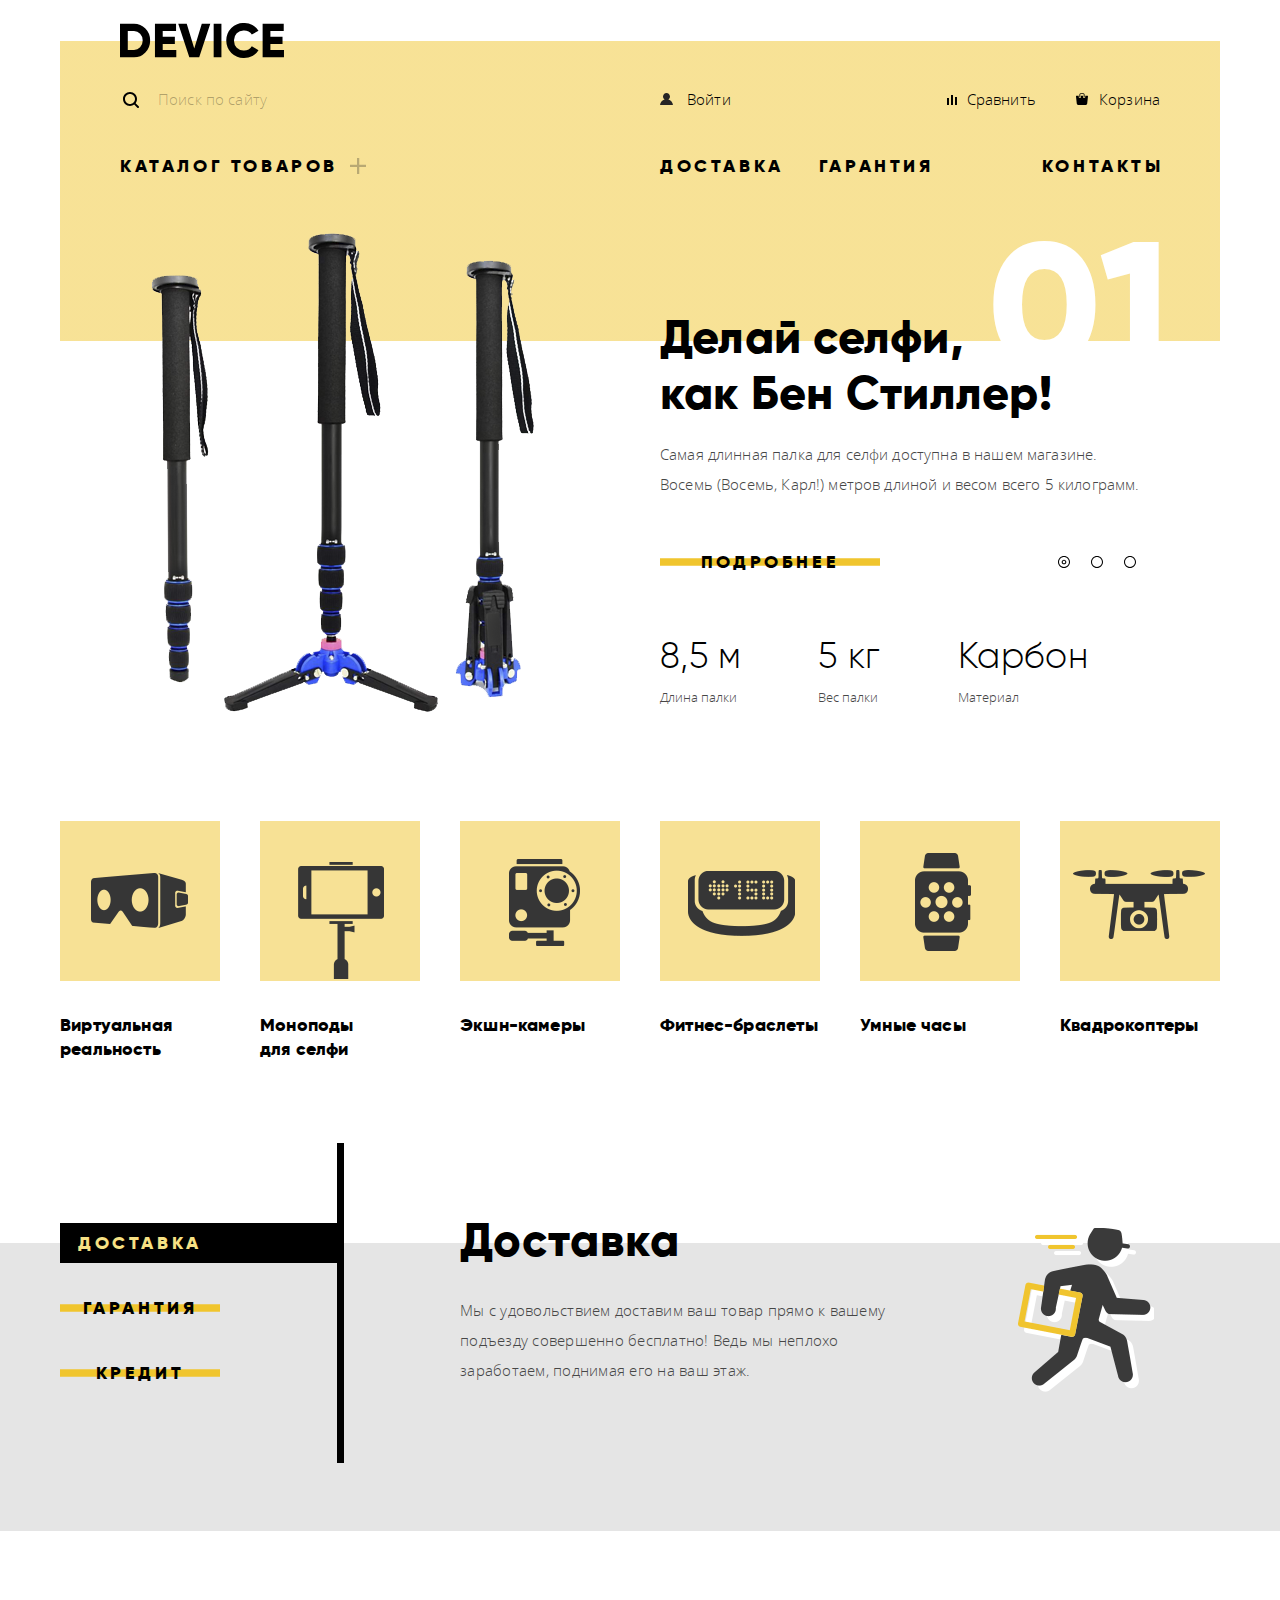
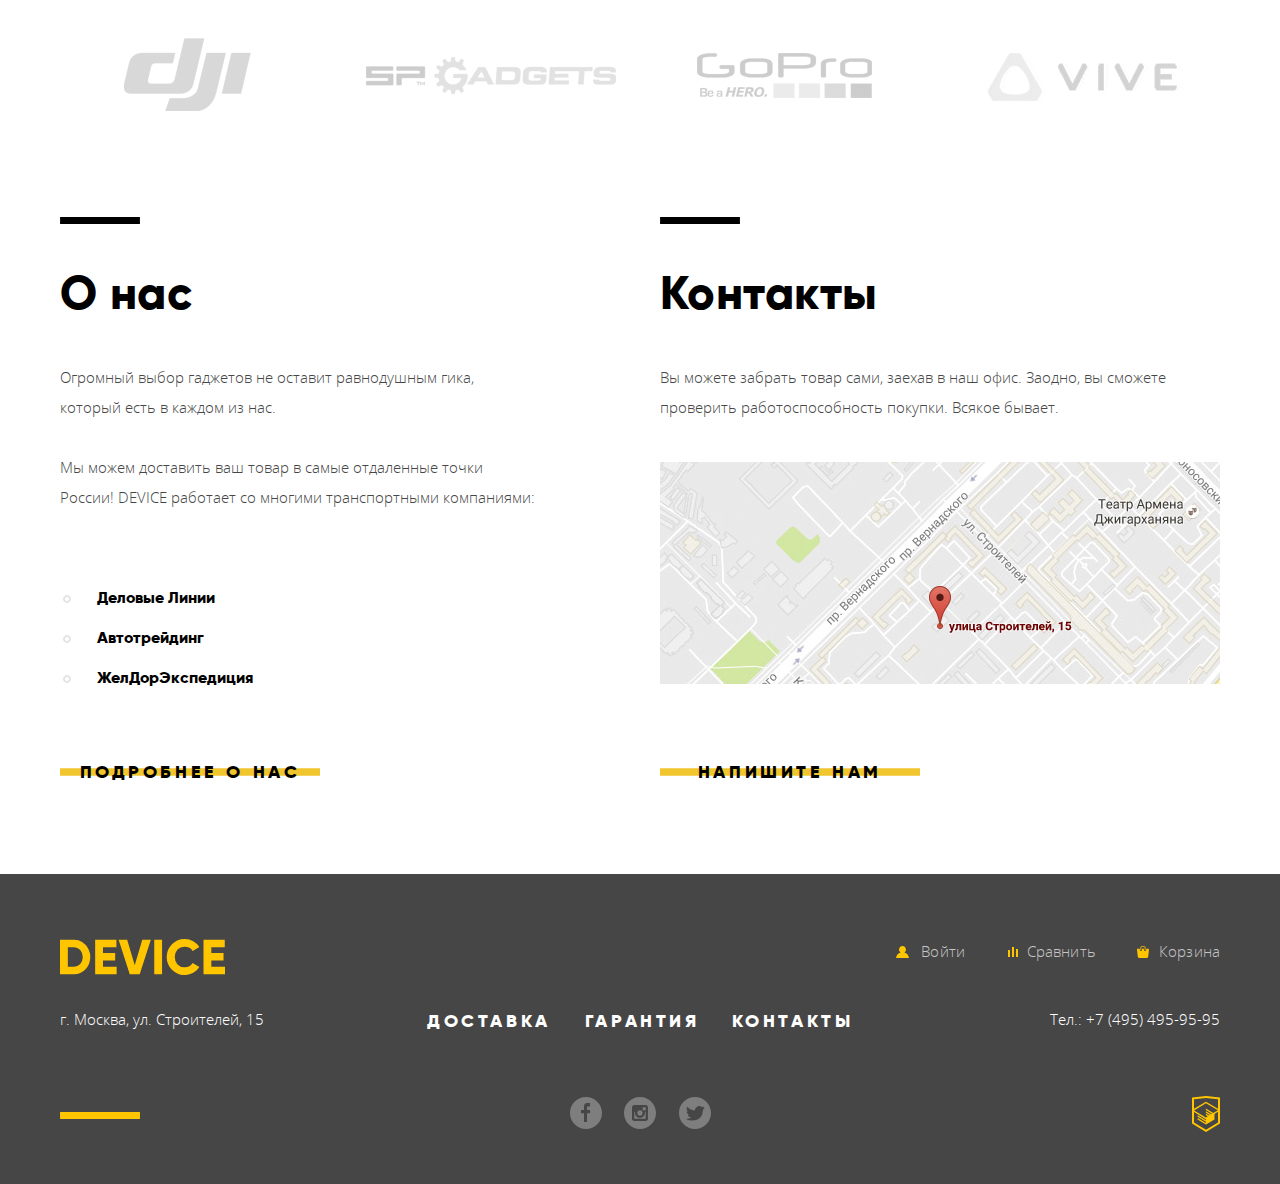
==== commit 3482b9c7: "Исправляет баги флексеток для ie" ====
--- a/index.html
+++ b/index.html
@@ -4,7 +4,7 @@
     <meta charset="utf-8">
     <title>Интернет магазин "Device"</title>
     <link rel="stylesheet" href="css/normalize.css">
-    <link rel="stylesheet" href="css/style.min.css">
+    <link rel="stylesheet" href="css/style.css">
   </head>
   <body>
     <header class="main-header">
@@ -56,20 +56,20 @@
               <h3>Делай селфи,<br>
                 как Бен Стиллер! </h3>
               <p>Самая длинная палка для селфи доступна в нашем магазине. Восемь (Восемь, Карл!) метров длиной и весом всего 5 килограмм.</p>
+              <a href="#" class="btn">Подробнее</a>
+              <table class="promotion-properties">
+                <tr>
+                  <th>Длина палки</th>
+                  <th>Вес палки</th>
+                  <th>Материал</th>
+                </tr>
+                <tr>
+                  <td>8,5 м</td>
+                  <td>5 кг</td>
+                  <td>Карбон</td>
+                </tr>
+              </table>
             </section>
-            <a href="#" class="btn">Подробнее</a>
-            <table class="promotion-properties">
-              <tr>
-                <th>Длина палки</th>
-                <th>Вес палки</th>
-                <th>Материал</th>
-              </tr>
-              <tr>
-                <td>8,5 м</td>
-                <td>5 кг</td>
-                <td>Карбон</td>
-              </tr>
-            </table>
           </li>
           <li class="promotion-item">
             <img class="promotion-photo" src="img/slide-promo-2.png" alt="" width="560" height="497">
@@ -78,16 +78,16 @@
                 правильно!</h3>
               <p>Мотивирующие фитнес-браслеты помогут найти в себе силы
                 не пропускать занятия и соблюдать диету.</p>
+              <a href="#" class="btn">Подробнее</a>
+              <table class="promotion-properties">
+                <tr>
+                  <th>Без подзарядки</th>
+                </tr>
+                <tr>
+                  <td>48 часов</td>
+                </tr>
+              </table>
             </section>
-            <a href="#" class="btn">Подробнее</a>
-            <table class="promotion-properties">
-              <tr>
-                <th>Без подзарядки</th>
-              </tr>
-              <tr>
-                <td>48 часов</td>
-              </tr>
-            </table>
           </li>
           <li class="promotion-item">
             <img class="promotion-photo" src="img/slide-promo-3.png" alt="" width="560" height="497">
@@ -95,19 +95,19 @@
               <h3>Порхает как бабочка,<br>
                 жалит как пчела!</h3>
               <p>Этот обычный, на первый взгляд, квадрокоптер оснащен
-                мощным лазером, замаскированным под стандартную камеру.</p>
+                мощным лазером, замаскированным под стандартную камеру.</p>      
+              <a href="#" class="btn">Подробнее</a>
+              <table class="promotion-properties">
+                <tr>
+                  <th>Дальность полета</th>
+                  <th>Радиус поражения</th>
+                </tr>
+                <tr>
+                  <td>800 м</td>
+                  <td>50 м</td>
+                </tr>
+              </table>
             </section>
-            <a href="#" class="btn">Подробнее</a>
-            <table class="promotion-properties">
-              <tr>
-                <th>Дальность полета</th>
-                <th>Радиус поражения</th>
-              </tr>
-              <tr>
-                <td>800 м</td>
-                <td>50 м</td>
-              </tr>
-            </table>
           </li>
         </ul>
         <ul class="promotion-btn-list">
--- a/css/style.css
+++ b/css/style.css
@@ -0,0 +1,2080 @@
+@font-face {
+  font-family: "Gilroy";
+  src:
+    url(../fonts/gilroyextrabold.woff2) format("woff2"),
+    url(../fonts/gilroyextrabold.woff) format("woff");
+  font-weight: 800;
+}
+
+@font-face {
+  font-family: "Gilroy";
+  src:
+    url(../fonts/gilroylight.woff2) format("woff2"),
+    url(../fonts/gilroylight.woff) format("woff");
+  font-weight: 300;
+}
+
+@font-face {
+  font-family: "Open Sans";
+  src:
+    url(../fonts/opensans.woff2) format("woff2"),
+    url(../fonts/opensans.woff) format("woff");
+  font-weight: 400;
+}
+
+@font-face {
+  font-family: "Open Sans";
+  src:
+    url(../fonts/opensanslight.woff2) format("woff2"),
+    url(../fonts/opensanslight.woff) format("woff");
+  font-weight: 300;
+}
+                           /********СБРОСЫ СТИЛЕЙ********/
+.header-user-navigation,
+.header-buy-navigation,
+.header-site-navigation,
+.header-product-type-list,
+.promotion-list,
+.promotion-btn-list,
+.main-product-type-list,
+.service-button-list,
+.service-list,
+.brand-list,
+.footer-site-navigation,
+.footer-social-navigation,
+.footer-user-navigation,
+.footer-buy-navigation,
+.breadcrumbs,
+.catalog-filters-form ul,
+.catalog-sort ul,
+.catalog-list,
+.pagination-list,
+.pagination-pages-list {
+  list-style: none;
+  padding: 0;
+  margin: 0;
+}
+
+.main-navigation a,
+.main-product-navigation a,
+.footer-site-navigation a,
+.footer-social-navigation a,
+.footer-user-navigation a,
+.footer-buy-navigation a,
+.breadcrumbs a,
+.sort-type-list a,
+.catalog-item a,
+.pagination-list a,
+.btn {
+  text-decoration: none;
+}
+.header-find-form input,
+.header-find-form button,
+.filters-price input,
+.modal-feedback-form input,
+.modal-feedback-form textarea,
+.btn,
+.promotion-btn,
+.modal-close {
+  outline: none;
+  border: none;
+}
+                           /********СЕТКИ************/
+body {
+  margin: 0;
+  padding: 0;
+  padding-top: 23px;
+}
+img {
+  max-width: 100%;
+  height: auto;
+}
+.visually-hidden:not(:focus):not(:active),
+input[type="checkbox"].visually-hidden,
+input[type="radio"].visually-hidden {
+  position: absolute;
+  width: 1px;
+  height: 1px;
+  margin: -1px;
+  border: 0;
+  padding: 0;
+  white-space: nowrap;
+  -webkit-clip-path: inset(100%);
+          clip-path: inset(100%);
+  clip: rect(0 0 0 0);
+  overflow: hidden;
+}
+.container {
+  width: 1160px;
+  padding: 0 20px;
+  margin: 0 auto;
+  display: -webkit-box;
+  display: -ms-flexbox;
+  display: flex;
+  -webkit-box-pack: justify;
+      -ms-flex-pack: justify;
+          justify-content: space-between;
+}
+/*header*/
+.main-header {
+  margin: 0 auto;
+  width: 1040px;
+  padding:0 60px;
+  padding-bottom: 51px;
+}
+.main-navigation a {
+  display: block;
+  position: relative;
+}
+.header-find-form {
+  position: relative;
+  margin-bottom: 29px;
+}
+.header-find-form input {
+  padding-left: 38px;
+  padding-top: 17px;
+  padding-bottom: 9px;
+  min-width: 315px;
+  min-height: 30px;/*Для ie = line-height*/
+}
+.header-find-form button {
+  display: none;
+  padding: 9px 20px;
+}
+.header-find-form button:active,
+.header-find-form input:focus+button {
+  display: inline-block;
+  vertical-align: baseline;
+}
+.header-find-form label {
+  display: inline-block;
+  position: absolute;
+  padding-top: 15px;
+  padding-bottom: 15px;
+  min-width: 40px;
+  min-height: 20px;
+  left: -1px;
+  bottom: 17px;
+}
+.flex-container {
+  display: -webkit-box;
+  display: -ms-flexbox;
+  display: flex;
+}
+.header-find-form {
+  width: 50%;
+}
+.header-user-navigation {
+  margin-left: 20px;
+  display: -webkit-box;
+  display: -ms-flexbox;
+  display: flex;
+  -ms-flex-wrap: wrap;
+      flex-wrap: wrap;
+}
+.header-buy-navigation {
+  margin-left: auto;
+  -ms-flex-wrap: wrap;
+      flex-wrap: wrap;
+}
+.header-user-navigation,
+.header-buy-navigation {
+  padding-top: 17px;
+}
+.header-user-navigation a,
+.header-buy-navigation a {
+  padding-left: 27px;
+}
+.header-user-navigation .exit {
+  padding-left: 19px;
+}
+.header-buy-navigation {
+  display: -webkit-box;
+  display: -ms-flexbox;
+  display: flex;
+  -webkit-box-pack: end;
+      -ms-flex-pack: end;
+          justify-content: flex-end;
+}
+.header-buy-navigation a {
+  margin-left: 36px;
+}
+.header-site-navigation {
+  display: -webkit-box;
+  display: -ms-flexbox;
+  display: flex;
+  -ms-flex-wrap: wrap;
+      flex-wrap: wrap;
+}
+.header-site-navigation>li:first-child {
+  width: 50%;
+  position: relative;
+}
+.header-site-navigation>li:first-child>a {
+  display: inline-block;
+  padding-right: 35px;
+}
+.header-site-navigation>.central-column {
+  margin-left: 20px;
+}
+.header-site-navigation>.garant {
+  margin-left: 35px;
+}
+.header-site-navigation>.right-column {
+  margin-left: auto;
+  margin-right: -0.2em;
+}
+.header-product-type-list {
+  position: absolute;
+  width: 640px;
+  padding-left: 60px;
+  padding-right: 460px;
+  left: -60px;
+  padding-top: 25px;
+  padding-bottom: 30px;
+  display: -webkit-box;
+  display: -ms-flexbox;
+  display: flex;
+  -ms-flex-wrap: wrap;
+      flex-wrap: wrap;
+  opacity: 0;
+}
+.top-menu:hover .header-product-type-list {
+  z-index: 2;
+  opacity: 1;
+}
+.header-product-type-list li {
+  width: 160px;
+  margin-right: 40px;
+}
+.header-product-type-list .left-column {
+  width: 200px;
+}
+/*footer*/
+.main-footer {
+  min-width: 1200px;
+}
+.main-footer .container {
+  padding-top: 65px;
+  padding-bottom: 65px;
+}
+.footer-right,
+.footer-left {
+  width: 360px;
+}
+.footer-logo {
+  display: block;
+  margin-bottom: 20px;
+}
+.main-footer .score-address {
+  padding-bottom: 70px;
+}
+.footer-center {
+  width: 440px;
+  padding-top: 70px;
+}
+.footer-site-navigation {
+  display: -webkit-box;
+  display: -ms-flexbox;
+  display: flex;
+  -ms-flex-wrap: wrap;
+      flex-wrap: wrap;
+  width: 440px;
+  margin-bottom: 43px;
+  padding-left: 7px;
+}
+.footer-site-navigation li:nth-child(2) {
+  margin-left: 34px;
+}
+.footer-site-navigation li:nth-child(3) {
+  margin-left: 32px;
+}
+.footer-social-navigation {
+  display: -webkit-box;
+  display: -ms-flexbox;
+  display: flex;
+  -ms-flex-wrap: wrap;
+      flex-wrap: wrap;
+  width: 141px;
+  margin: 0 auto;
+  -webkit-box-pack: justify;
+      -ms-flex-pack: justify;
+          justify-content: space-between;
+  position: relative;
+  bottom: -21px;
+}
+.footer-user-navigation {
+  min-width: 360px;
+  margin-left: -300px;/*для ie*/
+}
+.footer-buy-navigation {
+  min-width: 255px;
+}
+.footer-right .flex-container {
+  -webkit-box-pack: end;
+      -ms-flex-pack: end;
+          justify-content: flex-end;
+}
+.footer-buy-navigation,
+.footer-user-navigation {
+  display: -webkit-box;
+  display: -ms-flexbox;
+  display: flex;
+  -ms-flex-wrap: wrap;
+      flex-wrap: wrap;
+  -webkit-box-pack: end;
+      -ms-flex-pack: end;
+          justify-content: flex-end;
+  margin-top: -6px;
+}
+.footer-user-navigation a,
+.footer-buy-navigation a {
+  display: block;
+  position: relative;
+  padding-left: 25px;
+  margin-left: 38px;
+  margin-bottom: 35px;
+}
+.footer-buy-navigation .compare {
+  margin-left: 30px;
+}
+.footer-user-navigation .exit {
+  margin-left: 18px;
+  padding-left: 0;
+}
+.footer-score-tel {
+  padding: 0;
+  margin: 0;
+  margin-bottom: 20px;
+}
+.footer-copyright {
+  position: relative;
+  bottom: -42px;
+}
+/*index-main*/
+/*promotion*/
+.promotion {
+  width: 1100px;
+  padding-right: 60px;
+  margin: 0 auto;
+  position: relative;
+  margin-bottom: 95px;
+  z-index: 1;
+}
+.promotion-list {
+  counter-reset: number-slide;
+}
+.promotion-list .promotion-item {
+  counter-increment: number-slide;
+  position: relative;
+  display: -webkit-box;
+  display: -ms-flexbox;
+  display: flex;
+}
+.promotion-item::before {
+  position: absolute;
+  content: counter(number-slide, decimal-leading-zero);
+  right: 0;
+  top: 62px;
+  margin-right: -13px;
+  font-family: "Gilroy", "Arial", sans-serif;
+  font-weight: 800;
+  font-size: 179.2px;
+  height: 130px;
+  color: rgba(255,255,255,1.0);
+  letter-spacing: 0.01em;
+  vertical-align: middle;
+  z-index: -1;
+}
+.promotion-item img {
+  padding-right: 40px;
+  line-height: 0;
+  font-size: 0;
+}
+.promotion-item h3 {
+  margin: 0;
+  padding-top: 80px;
+  margin-bottom: 18px;
+}
+.promotion-description {
+  width: 500px;
+}
+.promotion-item p {
+  padding: 0;
+  margin: 0;
+  margin-bottom: 43px;
+  padding-right: 10px;
+}
+.promotion-item .btn {
+  display: inline-block;
+  width: 160px;
+  padding-left: 30px;
+  padding-right: 30px;
+  margin-bottom: 50px;
+}
+.promotion-btn-list {
+  position: absolute;
+  display: -webkit-box;
+  display: -ms-flexbox;
+  display: flex;
+  -ms-flex-wrap: wrap;
+      flex-wrap: wrap;
+  width: 78px;
+  -webkit-box-pack: justify;
+      -ms-flex-pack: justify;
+          justify-content: space-between;
+  flex-wrap: wrap;
+  right: 84px;
+  bottom: 150px;
+}
+.promotion-btn {
+  width: 10px;
+  height: 12px;
+}
+.promotion-properties {
+  border-collapse: collapse;
+}
+.promotion-properties tbody {
+  width: 460px;
+  display: -webkit-box;
+  display: -ms-flexbox;
+  display: flex;
+  -webkit-box-orient: vertical;
+  -webkit-box-direction: reverse;
+      -ms-flex-direction: column-reverse;
+          flex-direction: column-reverse;
+}
+.promotion-properties tr {
+  display: -webkit-box;
+  display: -ms-flexbox;
+  display: flex;
+  -ms-flex-wrap: wrap;
+      flex-wrap: wrap;
+}
+.promotion-properties td,
+.promotion-properties th {
+  width: 158px;
+  padding: 0;
+  margin: 0;
+}
+.promotion-properties td {
+  margin-bottom: 7px;
+}
+.promotion-properties td:nth-child(2),
+.promotion-properties th:nth-child(2) {
+  width: 140px
+}
+.promotion::after {
+  content: "";
+  display: block;
+  clear: both;
+}
+/*main-product-navigation*/
+.main-product-type-list {
+  width: 1200px;
+  margin: 0 auto;
+  margin-bottom: 82px;
+  display: -webkit-box;
+  display: -ms-flexbox;
+  display: flex;
+  -ms-flex-wrap: wrap;
+      flex-wrap: wrap;
+  -ms-flex-pack: distribute;
+      justify-content: space-around;
+}
+.main-product-type-list li {
+  width: 160px;
+}
+.main-product-type-list a {
+  display: block;
+  position: relative;
+  padding-top: 192px;
+}
+/*services*/
+.services {
+  padding-bottom: 68px;
+  margin-bottom: 95px;
+}
+.service-button-list {
+  width: 277px;
+  padding-bottom: 45px;
+}
+.service-list {
+  width: 760px;
+  padding-left: 115px;
+}
+.service-button {
+  margin-bottom: 25px;
+  padding-left: 10px;
+  padding-right: 10px;
+}
+.service-item p {
+  width: 430px;
+  padding-bottom: 50px;
+  margin: 0;
+}
+/*скрываем не текущие слайды*/
+.promotion-item:not(.current),
+.service-item:not(.current) {
+  position: absolute;
+  width: 1px;
+  height: 1px;
+  margin: -1px;
+  border: 0;
+  padding: 0;
+  white-space: nowrap;
+  -webkit-clip-path: inset(100%);
+          clip-path: inset(100%);
+  clip: rect(0 0 0 0);
+  overflow: hidden;
+}
+.service-list h3 {
+  margin: 0;
+  padding-top: 73px;
+  margin-bottom: 31px;
+}
+.service-button-list {
+  padding-top: 80px;
+}
+.service-button-list .service-button {
+  width: 160px;
+}
+.service-button-list .service-button:active,
+.service-button-list .service-button.current {
+  width: 280px;
+  padding-right: 120px;
+}
+/*brands*/
+.brand-list {
+  width: 1200px;
+  margin: 0 auto;
+  display: -webkit-box;
+  display: -ms-flexbox;
+  display: flex;
+  -ms-flex-wrap: wrap;
+      flex-wrap: wrap;
+  -ms-flex-pack: distribute;
+      justify-content: space-around;
+  margin-bottom: 82px;
+}
+.brand-list li {
+  width: 260px;
+  position: relative;
+}
+/*about-us, contacts*/
+.about-us,
+.contacts {
+  width: 560px;
+  padding-top: 52px;
+}
+.about-us h2,
+.contacts h2 {
+  margin: 0;
+  padding: 0;
+  margin-bottom: 45px;
+}
+.about-us p,
+.contacts p {
+  margin: 0;
+  padding: 0;
+}
+.about-us p {
+  margin-bottom: 30px;
+  width: 475px;
+}
+.contacts p {
+  margin-bottom: 40px;
+  width: 520px;
+}
+.about-us .delivering-list {
+  padding: 0;
+  margin: 0;
+  padding-top: 36px;
+  margin-bottom: 54px;
+  list-style-type: none;
+}
+.about-us .delivering-item {
+  margin: 0;
+  padding: 0;
+  padding-left: 37px;
+  position: relative;
+}
+.about-us .btn,
+.contacts .btn {
+  display: block;
+  width: 240px;
+  padding-left: 10px;
+  padding-right: 10px;
+  text-align: center;
+  margin-bottom: 82px;
+}
+.contacts-map {
+  display: block;
+  margin-bottom: 59px;
+}
+/*catalog-page*/
+/*breadcrumbs*/
+.catalog-page-header {
+  width: 1040px;
+  margin: 0 auto;
+  padding: 0;
+  padding-top: 35px;
+  margin-bottom: 24px;
+}
+.breadcrumbs {
+  width: 1040px;
+  margin: 0 auto;
+  display: -webkit-box;
+  display: -ms-flexbox;
+  display: flex;
+  -ms-flex-wrap: wrap;
+      flex-wrap: wrap;
+  margin-bottom: 45px;
+}
+.breadcrumbs a {
+  display: block;
+  padding-right: 19px;
+  margin-right: 19px;
+}
+/*catalog*/
+.catalog-container {
+  width: 1160px;
+  margin: 0 auto;
+  display: -webkit-box;
+  display: -ms-flexbox;
+  display: flex;
+}
+.filters {
+  width: 200px;
+  padding-left: 60px;
+  padding-right: 70px;
+}
+.filters h3 {
+  margin: 0;
+  padding: 24px 0;
+  margin-bottom: 68px;
+}
+.catalog fieldset {
+  margin: 0;
+  padding: 0;
+  margin-bottom: 31px;
+}
+.catalog legend {
+  width: 100%;
+  margin: 0;
+  padding: 0;
+  border-top: 2px solid black;
+  padding-top: 7px;
+  margin-bottom: 32px;
+}
+.filters-price input[type="number"] {
+  width: 50px;
+}
+.filters-price input::-webkit-outer-spin-button,
+.filters-price input::-webkit-inner-spin-button {
+    -webkit-appearance: none;
+}
+.filters-price input[type='number'] {
+    -moz-appearance: textfield;
+}
+.filters-price  .start-price {
+  width: 90px;
+}
+.filters-price-flex-container {
+  display: -webkit-box;
+  display: -ms-flexbox;
+  display: flex;
+}
+.filters-price p {
+  padding: 0;
+  margin: 0;
+}
+.filters-price-range {
+  position: relative;
+  height: 2px;
+  width: 100%;
+  margin-left: 5px;
+  margin-bottom: 5px;
+  background-image: -webkit-gradient(linear, left top, right top, from(rgba(145,201,47,1.0)), color-stop(50%, rgba(145,201,47,1.0)),
+                                    color-stop(50%, rgba(219,219,219,1.0)), to(rgba(219,219,219,1.0)));
+  background-image: -webkit-linear-gradient(left, rgba(145,201,47,1.0) 0%, rgba(145,201,47,1.0) 50%,
+                                    rgba(219,219,219,1.0) 50%, rgba(219,219,219,1.0) 100%);
+  background-image: -o-linear-gradient(left, rgba(145,201,47,1.0) 0%, rgba(145,201,47,1.0) 50%,
+                                    rgba(219,219,219,1.0) 50%, rgba(219,219,219,1.0) 100%);
+  background-image: linear-gradient(to right, rgba(145,201,47,1.0) 0%, rgba(145,201,47,1.0) 50%,
+                                    rgba(219,219,219,1.0) 50%, rgba(219,219,219,1.0) 100%);
+}
+.filters-price-range span {
+  position: absolute;
+  width: 24px;
+  height: 24px;
+  bottom: -12px;
+  background-image: url(../img/filter-button.svg);
+  background-repeat: no-repeat;
+  background-position: center;
+}
+.filters-price-range span:first-child {
+  margin-left: -12px;
+}
+.filters-price-range span:last-child {
+  left: 50%;
+  margin-left: -12px;
+}
+.catalog-filters-form .filters-color {
+  margin-bottom: 28px;
+}
+.filters-color legend {
+  margin-bottom: 16px;
+}
+.filters-color li {
+  margin-bottom: 0;
+}
+.filters-color label,
+.filters-bluetooth label {
+  position: relative;
+  padding-left: 38px;
+  cursor: pointer;
+  -webkit-user-select: none;
+     -moz-user-select: none;
+      -ms-user-select: none;
+          user-select: none;/*Зачем? вроде и без него работает*/
+}
+.catalog-filters-form .filters-color {
+  margin-bottom: 31px;
+}
+.filters-bluetooth legend {
+  margin-bottom: 16px;
+}
+.filters-bluetooth li {
+  margin-bottom: 0;
+}
+.catalog-filters-form .filters-bluetooth {
+  margin-bottom: 30px;
+}
+.catalog-filters-form .btn {
+  width: 100%;
+  padding-left: 10px;
+  padding-right: 10px;
+}
+.catalog-rows {
+  width: 830px;
+}
+.catalog-sort,
+.sort-type-list,
+.sort-range-list {
+  display: -webkit-box;
+  display: -ms-flexbox;
+  display: flex;
+  -ms-flex-wrap: wrap;
+      flex-wrap: wrap;
+}
+.catalog-sort h3 {
+  margin: 0;
+  padding: 23px 0;
+  padding-left: 72px;
+  padding-right: 33px;
+}
+.sort-type-list a {
+  display: block;
+  margin-left: 20px;
+  margin-right: 5px;
+  min-width: 60px;
+  padding: 25px 0;
+}
+.catalog-sort .sort-range-list {
+  position: relative;
+  margin-left: auto;
+}
+.sort-range-list a {
+  display: block;
+  position: relative;
+  padding: 30px 0;
+  margin-left: 30px;
+}
+.sort-range-list,
+.catalog-list {
+  display: -webkit-box;
+  display: -ms-flexbox;
+  display: flex;
+  -ms-flex-wrap: wrap;
+      flex-wrap: wrap;
+  -webkit-box-pack: justify;
+      -ms-flex-pack: justify;
+          justify-content: space-between;
+  padding-top: 69px;
+  padding-left: 70px;
+}
+.catalog-item {
+  width: 360px;
+  position: relative;
+}
+.catalog-item-action {
+  opacity: 0;
+  position: absolute;
+  left: 0;
+  right: 0;
+  top: 0;
+  height: 210px;
+  padding-top: 170px;
+  background-color: rgba(238,238,238,0.7);
+}
+.catalog-item:hover .catalog-item-action { /*Возможно .catalog-item img:hover+.catalog-item-action*/
+  opacity: 1;
+}
+.catalog-item-action a {
+  display: block;
+  width: 180px;
+  margin: 0 auto;
+  padding-left: 10px;
+  padding-right: 10px;
+  text-align: center;
+}
+.catalog-item-info {
+  display: -webkit-box;
+  display: -ms-flexbox;
+  display: flex;
+  -webkit-box-pack: justify;
+      -ms-flex-pack: justify;
+          justify-content: space-between;
+  margin-bottom: 41px;
+}
+.catalog-item h1 {
+  width: 260px;
+  margin: 0;
+  padding-top: 16px;
+}
+.catalog-item .catalog-item-price {
+  width: 100px;
+  margin: 0;
+  padding-top: 24px;
+  text-align: right;
+}
+.pagination-list {
+  display: -webkit-box;
+  display: -ms-flexbox;
+  display: flex;
+  -ms-flex-wrap: wrap;
+      flex-wrap: wrap;
+  margin-left: 72px;
+  margin-bottom: 78px;
+
+}
+.pagination-list a {
+  display: block;
+  padding: 25px 14px;
+}
+.pagination-list li:nth-child(2) {
+  margin-left: 10px;
+}
+.pagination-list .pagination-btn {
+  padding: 25px 28px;
+}
+.pagination-list li:first-child {
+  margin-right: auto;
+}
+.pagination-list li:last-child {
+  margin-left: auto;
+}
+/*modal*/
+.modal-map {
+  width: 960px;
+  line-height: 0;
+  font-size: 0;
+}
+.modal-map p {
+  margin: 0;
+  display: block;
+}
+.modal-map img {
+  display: block;
+}
+.modal {
+  display: none;
+  z-index: 2;
+  position: fixed;
+  left: 50%;
+  top: 50%;
+  -webkit-transform: translate( -50%,-50%);
+      -ms-transform: translate( -50%,-50%);
+          transform: translate( -50%,-50%);
+  -webkit-box-shadow: 0px 10px 20px 0px rgba(4, 6, 6, 0.2);
+          box-shadow: 0px 10px 20px 0px rgba(4, 6, 6, 0.2);
+}
+.modal-feedback {
+  width: 760px;
+  padding: 82px 100px;
+}
+.modal-feedback-form {
+  display: -webkit-box;
+  display: -ms-flexbox;
+  display: flex;
+  -ms-flex-wrap: wrap;
+      flex-wrap: wrap;
+  -webkit-box-pack: justify;
+      -ms-flex-pack: justify;
+          justify-content: space-between;
+}
+.modal-feedback-form p {
+  width: 100%;
+  padding: 0;
+  margin: 0;
+  margin-bottom: 40px;
+}
+.modal-feedback-form .left-column,
+.modal-feedback-form .right-column {
+  width: 360px
+}
+.modal-feedback-form input,
+.modal-feedback-form textarea {
+  -webkit-box-sizing: border-box;
+          box-sizing: border-box;
+  width: 100%;
+  padding: 17px 0;
+  padding-left: 20px;
+}
+.modal-feedback-form label {
+  display: block;
+  margin-bottom: 10px;
+}
+.modal-feedback-form .btn {
+  padding-left: 10px;
+  padding-right: 10px;
+  width: 180px;
+}
+.modal-close {
+  position: absolute;
+  font-size: 0px;
+  padding: 0;
+  width: 58px;
+  height: 58px;
+  top: 24px;
+  right: 22px;
+  opacity: 0.5;
+  z-index: 2;
+}
+.modal-close:hover,
+.modal-close:focus {
+  opacity: 1.0;
+}
+.modal-close:active {
+  opacity: 0.3;
+}
+.modal-map iframe {
+  position: relative;
+  z-index: 1;
+  border: none;
+}
+.modal-map p {
+  position: absolute;
+  top: 0;
+  left: 0;
+  z-index: 0;
+}
+                       /************ШРИФТЫ************/
+
+body {
+  font-family:"Open Sans", "Arial", sans-serif;
+  font-size: 15px;
+  font-weight: 400;
+  letter-spacing: 0;
+
+  color: rgba(0,0,0,1);
+  background-color: rgba(255,255,255,1);
+
+  line-height: 30px;
+}
+.btn {
+  font-family: "Gilroy", "Arial", sans-serif;
+  font-size: 18px;
+  font-weight: 800;
+  letter-spacing: 0.2em;
+  text-transform: uppercase;
+  color: rgba(0,0,0,1);
+  line-height: 24px;
+  text-align: center;
+
+  padding-top:;
+}
+.btn:hover,
+.btn:focus {
+  color: rgba(0,0,0,1);
+}
+.btn:active {
+  color: rgba(0,0,0,0.3);
+}
+/*header*/
+.main-navigation a {
+  color: rgba(0,0,0,1);
+}
+.header-find-form,
+.header-user-navigation,
+.header-buy-navigation {
+  line-height: 30px;
+}
+.main-navigation .exit {
+  color: rgba(0,0,0,0.3);
+}
+.main-navigation a:hover,
+.main-navigation a:focus {
+  color: rgba(0,0,0,0.6);
+}
+.main-navigation a:active {
+  color: rgba(0,0,0,0.3);
+}
+.main-navigation a.current {
+  color: rgba(0,0,0,1);
+}
+.header-find-form input {
+  font-size: 15px;
+  font-weight: 300;
+  letter-spacing: 0.01em;
+  color: rgba(0,0,0,1);
+  line-height: 30px;
+}
+.header-find-form input::-webkit-input-placeholder {
+  color: rgba(0,0,0,0.3);
+}
+.header-find-form input:-ms-input-placeholder {
+  color: rgba(0,0,0,0.3);
+}
+.header-find-form input::-ms-input-placeholder {
+  color: rgba(0,0,0,0.3);
+}
+.header-find-form input::placeholder {
+  color: rgba(0,0,0,0.3);
+}
+.header-find-form input:hover::-webkit-input-placeholder {
+  color: rgba(0,0,0,0.6);
+}
+.header-find-form input:hover:-ms-input-placeholder {
+  color: rgba(0,0,0,0.6);
+}
+.header-find-form input:hover::-ms-input-placeholder {
+  color: rgba(0,0,0,0.6);
+}
+.header-find-form input:hover::placeholder {
+  color: rgba(0,0,0,0.6);
+}
+.header-find-form input:focus::-webkit-input-placeholder {
+  color: rgba(0,0,0,1);
+}
+.header-find-form input:focus:-ms-input-placeholder {
+  color: rgba(0,0,0,1);
+}
+.header-find-form input:focus::-ms-input-placeholder {
+  color: rgba(0,0,0,1);
+}
+.header-find-form input:focus::placeholder {
+  color: rgba(0,0,0,1);
+}
+.header-find-form button {
+  font-size: 15px;
+  font-weight: 300;
+  line-height: 30px;
+  letter-spacing: 0.01em;
+  color: rgba(0,0,0,1);
+}
+.header-find-form button:hover {
+  color: rgba(255,255,255,1);
+}
+.header-find-form button:active {
+  color: rgba(255,255,255,0.3);
+}
+.header-user-navigation,
+.header-buy-navigation {
+  font-size: 15px;
+  font-weight: 300;
+  letter-spacing: 0.01em;
+}
+.header-site-navigation {
+  font-family: "Gilroy", "Arial", sans-serif;
+  font-size: 18px;
+  font-weight: 800;
+  letter-spacing: 0.2em;
+  line-height: 24px;
+  text-transform: uppercase;
+}
+.header-product-type-list {
+  font-family: "Open Sans", "Arial", sans-serif;
+  font-size: 15px;
+  font-weight: 300;
+  letter-spacing: 0.01em;
+  line-height: 36px;
+  text-transform: none;
+}
+/*footer*/
+.main-footer {
+  color: rgba(255,255,255,1);
+}
+.main-footer .score-address {
+  font-size: 15px;
+  font-weight: 300;
+  letter-spacing: 0;
+}
+.footer-site-navigation {
+  font-family: "Gilroy", "Arial", sans-serif;
+  font-size: 18px;
+  line-height: 24px;
+  font-weight: 800;
+  letter-spacing: 0.2em;
+  text-transform: uppercase;
+}
+.footer-site-navigation a {
+  color: rgba(255,255,255,1);
+}
+.footer-site-navigation a:hover,
+.footer-site-navigation a:focus {
+  color: rgba(255,255,255,0.6);
+}
+.footer-site-navigation a:active {
+  color: rgba(255,255,255,0.3);
+}
+.footer-user-navigation,
+.footer-buy-navigation {
+  font-size: 15px;
+  font-weight: 300;
+  line-height: 36px;
+  letter-spacing: 0.01em;
+}
+.footer-user-navigation a,
+.footer-buy-navigation a {
+  color: rgba(255,255,255,0.7);
+}
+.footer-user-navigation a:hover,
+.footer-user-navigation a:focus,
+.footer-buy-navigation a:hover,
+.footer-buy-navigation a:focus {
+  color: rgba(255,255,255,1);
+}
+.footer-user-navigation a:active,
+.footer-buy-navigation a:active {
+  color: rgba(255,255,255,0.3);
+}
+.footer-score-tel {
+  font-size: 15px;
+  font-weight: 300;
+  letter-spacing: 0;
+  text-align: right;
+}
+.footer-copyright {
+  text-align: right;
+}
+/*main index*/
+  /*promotion*/
+.promotion-number {
+  font-family: "Gilroy", "Arial", sans-serif;
+  font-size: 179.2px;
+  line-height: 179.2px;
+  font-weight: 800;
+  letter-spacing: 0.1em;
+  color: rgba(255,255,255,1);
+}
+.promotion-description h3 {
+  font-family: "Gilroy", "Arial", sans-serif;
+  font-size: 47px;
+  font-weight: 800;
+  line-height: 56px;
+  letter-spacing: 0.005em;
+  color: rgba(0,0,0,1);
+}
+.promotion-description p {
+  font-size: 15px;
+  line-height: 30px;
+  font-weight: 300;
+  letter-spacing: 0.01em;
+  color: rgba(70,70,70,1);
+}
+.promotion-properties th {
+  font-size: 13px;
+  line-height: 20px;
+  font-weight: 300;
+  letter-spacing: 0;
+  color: rgba(70,70,70,1);
+  text-align: left;
+}
+.promotion-properties td {
+  font-family: "Gilroy", "Arial", sans-serif;
+  font-size: 36px;
+  line-height: 48px;
+  font-weight: 300;
+  letter-spacing: 0.01em;
+  color: rgba(0,0,0,1);
+  text-align: left;
+}
+.promotion-item .btn {
+  text-align: center;
+}
+/*main-product-navigation*/
+.main-product-type-list a,
+.main-product-type-list a:hover,
+.main-product-type-list a:focus {
+  font-family: "Gilroy", "Arial", sans-serif;
+  font-size: 18px;
+  line-height: 24px;
+  font-weight: 800;
+  letter-spacing: 0.01em;
+  color: rgba(0,0,0,1);
+}
+.main-product-type-list a:active {
+  color: rgba(0,0,0,0.3);
+}
+/*services*/
+.service-item h3 {
+  font-family: "Gilroy", "Arial", sans-serif;
+  font-size: 47px;
+  line-height: 48px;
+  font-weight: 800;
+  letter-spacing: 0.02em;
+  color: rgba(0,0,0,1);
+}
+.service-item p {
+  font-size: 15px;
+  line-height: 30px;
+  font-weight: 300;
+  letter-spacing: 0.017em;
+  color: rgba(70,70,70,1);
+}
+.service-button-list .btn.current,
+.service-button-list .btn:active {
+  color: rgba(247,225,132,1);
+}
+/*about-us*/
+.about-us h2 {
+  font-family: "Gilroy", "Arial", sans-serif;
+  font-size: 47px;
+  line-height: 48px;
+  font-weight: 800;
+  letter-spacing: 0.01em;
+  color: rgba(0,0,0,1);
+}
+.about-us p {
+  font-size: 15px;
+  font-weight: 300;
+  letter-spacing: 0;
+  color: rgba(70,70,70,1);
+}
+.about-us .delivering-item {
+  font-family: "Gilroy", "Arial", sans-serif;
+  font-size: 16px;
+  line-height: 40px;
+  font-weight: 800;
+  letter-spacing: 0;
+  color: rgba(0,0,0,1);
+}
+/*contacts*/
+.contacts h2 {
+  font-family: "Gilroy", "Arial", sans-serif;
+  font-size: 47px;
+  line-height: 48px;
+  font-weight: 800;
+  letter-spacing: 0.01em;
+  color: rgba(0,0,0,1);
+}
+.contacts p {
+  font-size: 15px;
+  line-height: 30px;
+  font-weight: 300;
+  letter-spacing: 0;
+  color: rgba(70,70,70,1);
+}
+/*main catalog*/
+.catalog-page-header {
+  font-family: "Gilroy", "Arial", sans-serif;
+  font-size: 47px;
+  line-height: 48px;
+  font-weight: 800;
+  letter-spacing: 0.01em;
+  color: rgba(0,0,0,1);
+}
+/*breadcrumbs*/
+.breadcrumbs a {
+  font-size: 14px;
+  line-height: 24px;
+  font-weight: 300;
+  letter-spacing: 0.01em;
+  color: rgba(0,0,0,0.3);
+}
+.breadcrumbs a:hover,
+.breadcrumbs a:focus {
+  color: rgba(0,0,0,0.6);
+}
+.breadcrumbs a:active {
+  color: rgba(0,0,0,0.1);
+}
+.breadcrumbs a.current {
+  color: rgba(0,0,0,0.3);
+}
+/*filters*/
+.filters h3 {
+  font-family: "Gilroy", "Arial", sans-serif;
+  font-size: 16px;
+  line-height: 24px;
+  font-weight: 800;
+  letter-spacing: 0.2em;
+  color: rgba(0,0,0,1);
+  text-transform: uppercase;
+}
+.catalog-filters-form legend {
+  font-family: "Gilroy", "Arial", sans-serif;
+  font-size: 18px;
+  font-weight: 800;
+  letter-spacing: 0.01em;
+  color: rgba(0,0,0,1);
+}
+.catalog-filters-form label {
+  font-size: 14px;
+  line-height: 40px;
+  font-weight: 300;
+  letter-spacing: 0.01em;
+  color: rgba(0,0,0,1);
+}
+.filters-price label,
+.filters-price input,
+.filters-price input::-webkit-input-placeholder {
+  font-family: "Gilroy", "Arial", sans-serif;
+  font-size: 14px;
+  line-height: 24px;
+  font-weight: 300;
+  letter-spacing: 0;
+  text-transform: lowercase;
+  color: rgba(0,0,0,0.2);
+}
+.filters-price label,
+.filters-price input,
+.filters-price input:-ms-input-placeholder {
+  font-family: "Gilroy", "Arial", sans-serif;
+  font-size: 14px;
+  line-height: 24px;
+  font-weight: 300;
+  letter-spacing: 0;
+  text-transform: lowercase;
+  color: rgba(0,0,0,0.2);
+}
+.filters-price label,
+.filters-price input,
+.filters-price input::-ms-input-placeholder {
+  font-family: "Gilroy", "Arial", sans-serif;
+  font-size: 14px;
+  line-height: 24px;
+  font-weight: 300;
+  letter-spacing: 0;
+  text-transform: lowercase;
+  color: rgba(0,0,0,0.2);
+}
+.filters-price label,
+.filters-price input,
+.filters-price input::placeholder {
+  font-family: "Gilroy", "Arial", sans-serif;
+  font-size: 14px;
+  line-height: 24px;
+  font-weight: 300;
+  letter-spacing: 0;
+  text-transform: lowercase;
+  color: rgba(0,0,0,0.2);
+}
+/*catalog-sort*/
+.catalog-sort h3 {
+  font-family: "Gilroy", "Arial", sans-serif;
+  font-size: 16px;
+  line-height: 24px;
+  font-weight: 800;
+  letter-spacing: 0.2em;
+  color: rgba(0,0,0,1);
+  text-transform: uppercase;
+}
+.sort-type-item a {
+  font-size: 14px;
+  line-height: 18px;
+  font-weight: 400;
+  letter-spacing: 0.01em;
+  color: rgba(0,0,0,0.3);
+}
+.sort-type-item a:hover,
+.sort-type-item a:focus {
+  color: rgba(0,0,0,0.6);
+}
+.sort-type-item a:active {
+  color: rgba(0,0,0,1);
+}
+.sort-type-item a.current {
+  color: rgba(0,0,0,1);
+}
+/*catalog-list*/
+.catalog-item-action a:not(.btn) {
+  font-size: 13px;
+  line-height: 36px;
+  font-weight: 300;
+  letter-spacing: 0.01em;
+  color: rgba(0,0,0,0.5);
+}
+.catalog-item-action a:not(.btn):hover,
+.catalog-item-action a:not(.btn):focus {
+  color: rgba(0,0,0,1);
+}
+.catalog-item-action a:not(.btn):active {
+  color: rgba(0,0,0,0.2);
+}
+.catalog-item-name a {
+  font-family: "Gilroy", "Arial", sans-serif;
+  font-size: 18px;
+  line-height: 0.8;
+  font-weight: 800;
+  letter-spacing: 0.01em;
+  color: rgba(0,0,0,1);
+}
+.catalog-item-name a:hover,
+.catalog-item-name a:focus {
+  text-decoration: underline;
+}
+.catalog-item p {
+  font-family: "Gilroy", "Arial", sans-serif;
+  font-size: 16px;
+  line-height: 24px;
+  font-weight: 300;
+  letter-spacing: 0.01em;
+  color: rgba(70,70,70,1);
+}
+/*pagination-list*/
+.pagination-item a {
+  font-family: "Gilroy", "Arial", sans-serif;
+  font-size: 16px;
+  line-height: 24px;
+  font-weight: 800;
+  letter-spacing: 0.2em;
+  color: rgba(0,0,0,0.3);
+}
+.pagination-item a:hover,
+.pagination-item a:focus {
+  color: rgba(0,0,0,0.6);
+}
+.pagination-item a:active {
+  color: rgba(0,0,0,1);
+}
+.pagination-item a.current {
+  color: rgba(0,0,0,1);
+}
+.pagination-item a.pagination-btn {
+  color: rgba(0,0,0,1);
+  text-transform: uppercase;
+}
+.pagination-item a.pagination-btn:hover
+.pagination-item a.pagination-btn:focus {
+  color: rgba(0,0,0,1);
+}
+.pagination-item a.pagination-btn:active {
+  color: rgba(0,0,0,0.3);
+}
+/*modal*/
+.modal-feedback-form label {
+  font-family: "Gilroy", "Arial", sans-serif;
+  font-size: 18px;
+  line-height: 24px;
+  font-weight: 800;
+  letter-spacing: 0;
+  color: rgba(0,0,0,1);
+}
+.modal-feedback-form input,
+.modal-feedback-form textarea {
+  font-size: 14px;
+  font-weight: 400;
+  line-height: 18px;
+  letter-spacing: 0;
+  color: rgba(70,70,70,1);
+}
+.modal-feedback-form input::-webkit-input-placeholder,
+.modal-feedback-form textarea::-webkit-input-placeholder {
+  color: rgba(70,70,70,0.4);
+}
+.modal-feedback-form input:-ms-input-placeholder,
+.modal-feedback-form textarea:-ms-input-placeholder {
+  color: rgba(70,70,70,0.4);
+}
+.modal-feedback-form input::-ms-input-placeholder,
+.modal-feedback-form textarea::-ms-input-placeholder {
+  color: rgba(70,70,70,0.4);
+}
+.modal-feedback-form input::placeholder,
+.modal-feedback-form textarea::placeholder {
+  color: rgba(70,70,70,0.4);
+}
+.modal-feedback-form input:invalid,
+.modal-feedback-form textarea:invalid {
+   color: rgba(70,70,70,0.4);
+ }
+                                     /********ФОНЫ**********/
+
+.btn {
+  background-color: transparent;
+  background-image: url(../img/yellow-line.png);
+  background-repeat: repeat no-repeat;
+  background-position: center;
+  padding: 8px 0;
+}
+.btn:hover,
+.btn:focus,
+.btn:active {
+
+  background-color: rgba(240,197,46,1.0);
+}
+/*header*/
+.main-header {
+  background-image: -webkit-linear-gradient(top,
+    transparent 18px,
+    rgba(240,197,46,0.5) 18px, rgba(240,197,46,0.5) 100%);
+  background-image: -o-linear-gradient(top,
+    transparent 18px,
+    rgba(240,197,46,0.5) 18px, rgba(240,197,46,0.5) 100%);
+  background-image: linear-gradient(to bottom,
+    transparent 18px,
+    rgba(240,197,46,0.5) 18px, rgba(240,197,46,0.5) 100%);
+}
+.header-find-form label {
+  background-image: url(../img/search.svg);
+  background-repeat: no-repeat;
+  background-position: 4px bottom;
+}
+.header-find-form input[type="text"] {
+  background-color: transparent;
+}
+.header-find-form button {
+  background-color: transparent;
+}
+.header-find-form button:hover,
+.header-find-form button:focus {
+  background-color: rgba(0,0,0,1);
+}
+.header-find-form button:active {
+  background-color: rgba(0,0,0,1);
+}
+.header-user-navigation .login-link::before {
+  content: "";
+  position: absolute;
+  width: 27px;
+  height: 15px;
+  left: 0;
+  bottom: 9px;
+  background-image: url(../img/user.svg);
+  background-repeat: no-repeat;
+  background-position: left bottom;
+}
+.header-buy-navigation .compare::before {
+  content: "";
+  position: absolute;
+  width: 27px;
+  height: 15px;
+  left: 0;
+  bottom: 9px;
+  background-image: url(../img/compare.svg);
+  background-repeat: no-repeat;
+  background-position: 7px bottom;
+}
+.header-buy-navigation .cart::before {
+  content: "";
+  position: absolute;
+  width: 27px;
+  height: 15px;
+  left: 0;
+  bottom: 9px;
+  background-image: url(../img/cart.svg);
+  background-repeat: no-repeat;
+  background-position: 4px bottom;
+}
+.header-user-navigation .login-link:hover::before,
+.header-user-navigation .login-link:focus::before {
+  opacity: 0.6;
+}
+.header-user-navigation .login-link:active::before {
+  opacity: 0.3;
+}
+.header-buy-navigation a:hover::before,
+.header-buy-navigation a:focus::before {
+  opacity: 0.8;
+}
+.header-buy-navigation a:active::before {
+  opacity: 0.3;
+}
+.header-site-navigation>li:first-child>a::after {
+  content: "";
+  position: absolute;
+  width: 16px;
+  height: 16px;
+  right: 7px;
+  bottom: 4px;
+  background-image: url(../img/plus.png);
+  background-repeat: no-repeat;
+  background-position: right bottom;
+}
+.header-product-type-list {
+  background-color: rgba(247,226,150,1.0);
+}
+/*footer*/
+.main-footer {
+  background-color: rgba(70,70,70,1);
+}
+.main-footer .footer-left {
+  background-image: url(../img/small-yellow-line.png);
+  background-repeat: no-repeat;
+  background-position: left bottom;
+}
+.footer-social-navigation a {
+  opacity: 0.3;
+}
+.footer-social-navigation a:hover,
+.footer-social-navigation a:focus {
+  opacity: 0.6;
+}
+.footer-social-navigation a:active {
+  opacity: 0.1;
+}
+.footer-user-navigation .login-link::before {
+  content: "";
+  position: absolute;
+  width: 25px;
+  height: 15px;
+  left: 0;
+  bottom: 10px;
+  background-image: url(../img/footer-user.svg);
+  background-repeat: no-repeat;
+  background-position: left center;
+}
+.footer-buy-navigation .compare::before {
+  content: "";
+  position: absolute;
+  width: 25px;
+  height: 15px;
+  left: 6px;
+  bottom: 10px;
+  background-image: url(../img/footer-compare.svg);
+  background-repeat: no-repeat;
+  background-position: left center;
+}
+.footer-buy-navigation .cart::before {
+  content: "";
+  position: absolute;
+  width: 25px;
+  height: 15px;
+  left: 3px;
+  bottom: 10px;
+  background-image: url(../img/footer-cart.svg);
+  background-repeat: no-repeat;
+  background-position: left center;
+}
+.footer-copyright a:hover,
+.footer-copyright a:focus {
+  opacity: 0.6;
+}
+.footer-copyright a:active {
+  opacity: 0.3;
+}
+/*index-main*/
+.promotion {
+  background-image: -webkit-linear-gradient(top,
+    rgba(240,197,46,0.5) 112px,
+    transparent 112px, transparent 100%);
+  background-image: -o-linear-gradient(top,
+    rgba(240,197,46,0.5) 112px,
+    transparent 112px, transparent 100%);
+  background-image: linear-gradient(to bottom,
+    rgba(240,197,46,0.5) 112px,
+    transparent 112px, transparent 100%);
+}
+.promotion-description {
+  background-image: url(../img/white-line.png);
+  background-repeat: no-repeat;
+  background-position: 600px 38px;
+}
+.promotion-btn {
+  background-color: transparent;
+  background-image: url(../img/slider-button.svg);
+  background-size: contain;
+  background-repeat: no-repeat;
+}
+.promotion-btn.current {
+  background-image: url(../img/slider-button-current.svg);
+}
+.main-product-navigation a::before,
+.main-product-navigation a::after {
+  content: "";
+  display: block;
+  position: absolute;
+  width: 160px;
+  height: 160px;
+  top: 0;
+}
+.main-product-navigation a::before {
+  background-color: rgba(240,197,46, 0.5);
+}
+.main-product-navigation a:hover::before,
+.main-product-navigation a:focus::before,
+.main-product-navigation a:active::before {
+  background-color: rgba(240,197,46, 1.0);
+}
+.main-product-navigation a:active::after {
+  opacity: 0.3;
+}
+.main-product-navigation .virtual-reality::after {
+  background-image: url(../img/product-navigation-icon-1.png);
+}
+.main-product-navigation .monopod::after {
+  background-image: url(../img/product-navigation-icon-2.png);
+}
+
+.main-product-navigation .action-cameras::after {
+  background-image: url(../img/product-navigation-icon-3.png);
+}
+
+.main-product-navigation .fitness-bracelets::after {
+  background-image: url(../img/product-navigation-icon-4.png);
+}
+
+.main-product-navigation .smart-watch::after {
+  background-image: url(../img/product-navigation-icon-5.png);
+}
+
+.main-product-navigation .quadrocopters::after {
+  background-image: url(../img/product-navigation-icon-6.png);
+}
+.services {
+  background-image: -webkit-linear-gradient(top,
+    rgba(255,255,255,1) 100px,
+    rgba(229,229,229,1) 100px, rgba(229,229,229,1) 100%);
+  background-image: -o-linear-gradient(top,
+    rgba(255,255,255,1) 100px,
+    rgba(229,229,229,1) 100px, rgba(229,229,229,1) 100%);
+  background-image: linear-gradient(to bottom,
+    rgba(255,255,255,1) 100px,
+    rgba(229,229,229,1) 100px, rgba(229,229,229,1) 100%);
+}
+.service-button-list .btn.current,
+.service-button-list .btn:active {
+  background-color: rgba(0,0,0,1);
+  background-size: 0;
+}
+.service-item:nth-child(1) {
+  background-image: url(../img/service-delivery.png);
+  background-repeat: no-repeat;
+  background-position: 500px 61px;
+}
+.service-item:nth-child(2) {
+  background-image: url(../img/service-warranty.png);
+  background-repeat: no-repeat;
+  background-position: 500px 61px;
+}
+.service-item:nth-child(3) {
+  background-image: url(../img/service-credit.png);
+  background-repeat: no-repeat;
+  background-position: 500px 61px;
+}
+.brand-item a:hover::before,
+.brand-item a:focus::before {
+  content: "";
+  position: absolute;
+  width: 260px;
+  height: 100px;
+}
+.brand-item:nth-child(1) a:hover::before,
+.brand-item:nth-child(1) a:focus::before {
+  background-image: url(../img/brand-1-hover.png);
+}
+.brand-item:nth-child(2) a:hover::before,
+.brand-item:nth-child(2) a:focus::before {
+  background-image: url(../img/brand-2-hover.png);
+}
+.brand-item:nth-child(3) a:hover::before,
+.brand-item:nth-child(3) a:focus::before {
+  background-image: url(../img/brand-3-hover.png);
+}
+.brand-item:nth-child(4) a:hover::before,
+.brand-item:nth-child(4) a:focus::before {
+  background-image: url(../img/brand-4-hover.png);
+}
+.about-us {
+  background-image: url(../img/black-line.png);
+  background-repeat: no-repeat;
+}
+.about-us .delivering-item::before {
+  content: "";
+  position: absolute;
+  width: 20px;
+  height: 20px;
+  left: -2px;
+  bottom: 8px;
+  background-image: url(../img/delivering-list-marker.svg);
+}
+.contacts {
+  background-image: url(../img/black-line.png);
+  background-repeat: no-repeat;
+}
+/*catalog-main*/
+.breadcrumbs a:not(.current) {
+  background-image: url(../img/nav-arrow.svg);
+  background-repeat: no-repeat;
+  background-position: right center;
+}
+.catalog {
+  display: -webkit-box;
+  display: -ms-flexbox;
+  display: flex;
+  -webkit-box-pack: center;
+      -ms-flex-pack: center;
+          justify-content: center;
+  min-width: 1200px;
+}
+.catalog::before {
+  content: "";
+  -webkit-box-flex: 1;
+      -ms-flex-positive: 1;
+          flex-grow: 1;
+  -ms-flex-negative: 0;
+      flex-shrink: 0;
+  background-image: -webkit-linear-gradient(top, rgba(219,219,219,1.0), rgba(219,219,219,1.0) 70px,
+                                    rgba(239,239,239,1.0) 70px, rgba(239,239,239,1.0) 100%);
+  background-image: -o-linear-gradient(top, rgba(219,219,219,1.0), rgba(219,219,219,1.0) 70px,
+                                    rgba(239,239,239,1.0) 70px, rgba(239,239,239,1.0) 100%);
+  background-image: linear-gradient(to bottom, rgba(219,219,219,1.0), rgba(219,219,219,1.0) 70px,
+                                    rgba(239,239,239,1.0) 70px, rgba(239,239,239,1.0) 100%);
+}
+.catalog::after {
+  content: "";
+  -webkit-box-flex: 1;
+      -ms-flex-positive: 1;
+          flex-grow: 1;
+  -ms-flex-negative: 0;
+      flex-shrink: 0;
+  background-image: -webkit-linear-gradient(top, rgba(235,235,235,1.0), rgba(235,235,235,1.0) 70px,
+                                    transparent 70px, transparent 100%);
+  background-image: -o-linear-gradient(top, rgba(235,235,235,1.0), rgba(235,235,235,1.0) 70px,
+                                    transparent 70px, transparent 100%);
+  background-image: linear-gradient(to bottom, rgba(235,235,235,1.0), rgba(235,235,235,1.0) 70px,
+                                    transparent 70px, transparent 100%);
+}
+.filters {
+  background-image: -webkit-linear-gradient(top, rgba(219,219,219,1.0), rgba(219,219,219,1.0) 70px,
+                                    rgba(239,239,239,1.0) 70px, rgba(239,239,239,1.0) 100%);
+  background-image: -o-linear-gradient(top, rgba(219,219,219,1.0), rgba(219,219,219,1.0) 70px,
+                                    rgba(239,239,239,1.0) 70px, rgba(239,239,239,1.0) 100%);
+  background-image: linear-gradient(to bottom, rgba(219,219,219,1.0), rgba(219,219,219,1.0) 70px,
+                                    rgba(239,239,239,1.0) 70px, rgba(239,239,239,1.0) 100%);
+}
+.filters input {
+  background-color: transparent;
+}
+.filters-color-checkbox+label::before {
+  content: "";
+  position: absolute;
+  width: 26px;
+  height: 23px;
+  left: -2px;;
+  bottom: -2px;
+  background-image: url(../img/checkbox-off.svg);
+  background-repeat: no-repeat;
+  background-position: left bottom;
+}
+.filters-color-checkbox:checked+label::before {
+  background-image: url(../img/checkbox-on.svg);
+}
+.filters-bluetooth-radio+label::before {
+  content: "";
+  position: absolute;
+  width: 26px;
+  height: 26px;
+  left: -2px;
+  bottom: -2px;
+  background-image: url(../img/radio-off.svg);
+  background-repeat: no-repeat;
+  background-position: left bottom;
+}
+.filters-bluetooth-radio:checked+label::before {
+  background-image: url(../img/radio-on.svg);
+}
+.filters-color-checkbox:hover+label::before,
+.filters-bluetooth-radio:hover+label::before,
+.filters-color-checkbox:focus+label::before,
+.filters-bluetooth-radio:focus+label::before {
+  opacity: 0.6;
+}
+.filters-color-checkbox:disabled+label::before,
+.filters-color-checkbox:disabled:checked+label::before,
+.filters-bluetooth-radio:disabled+label::before,
+.filters-bluetooth-radio:disabled:checked+label::before {
+  opacity: 0.25;
+}
+.catalog-sort {
+  background-color: rgba(235,235,235,1);
+}
+.sort-range-list a.descendin::before {
+  content: "";
+  position: absolute;
+  width: 15px;
+  height: 15px;
+  left: -11px;
+  background-image: url(../img/icon-up-dir.svg);
+  background-repeat: no-repeat;
+}
+.sort-range-list a.ascending::before {
+  content: "";
+  position: absolute;
+  width: 15px;
+  height: 15px;
+  left: -11px;
+  background-image: url(../img/icon-down-dir.svg);
+  background-repeat: no-repeat;
+}
+.sort-range-list a:not(.current) {
+  opacity: 0.2;
+}
+.sort-range-list a:not(.current):hover,
+.sort-range-list a:not(.current):focus {
+  opacity: 0.4;
+}
+.sort-range-list a:not(.current):active {
+  opacity: 1.0;
+}
+.catalog-item.new::before {
+  position: absolute;
+  content: "New";
+  text-transform: uppercase;
+  text-align: center;
+  right: 26px;
+  top: 29px;
+  font-family: "Gilroy", "Arial", sans-serif;
+  font-size: 14px;
+  width: 61px;
+  line-height: 61px;
+  font-weight: 800;
+  letter-spacing: 0.05em;
+  color: rgba(0,0,0,0.2);
+  border-radius: 50%;
+  border: 2px solid rgba(0,0,0,0.2);
+}
+.pagination-list {
+  background-color: rgba(235,235,235,1);
+}
+.pagination-btn:hover,
+.pagination-btn:focus,
+.pagination-btn:active {
+  background-color: rgba(217,217,217,1.0);
+}
+/*modal*/
+.modal-feedback {
+  background-color: rgba(255,255,255,1);
+}
+.modal-feedback input,
+.modal-feedback textarea {
+  background-color: rgba(242,242,242,1);
+}
+.modal-feedback input:hover,
+.modal-feedback textarea:hover {
+  background-color: rgba(234,234,234,1);
+}
+.modal-feedback input:focus,
+.modal-feedback textarea:focus {
+  background-color: rgba(255,255,255,1);
+}
+.modal-feedback input:invalid,
+.modal-feedback textarea:invalid {
+  background-color: rgba(246,218,218,1);
+}
+.modal-close {
+  background-color: transparent;
+  background-image: url(../img/modal-close.svg);
+  background-repeat: no-repeat;
+  background-position: center;
+}
+                                 /*******OUTLINE И BORDER**********/
+.header-find-form input[type="text"] {
+  border-bottom: 2px solid transparent;
+}
+.header-find-form input[type="text"]:focus {
+  border-bottom: 2px solid rgba(0,0,0,1);
+}
+.header-find-form button {
+  border: 2px solid rgba(0,0,0,1);
+}
+.service-button-list {
+  border-right: 7px solid rgba(0,0,0,1.0);
+}
+.catalog-filters-form fieldset {
+  border: none;
+}
+.modal-feedback input:focus,
+.modal-feedback textarea:focus {
+  outline: 3px solid rgba(240,197,46,1);
+}
+/*Классы для js*/
+.modal-show {
+  display: block;
+  -webkit-animation: emersion-modal 0.7s;
+          animation: emersion-modal 0.7s;
+}
+/*Анимации*/
+@-webkit-keyframes emersion-modal {
+  0% {
+    width: 5%;
+  }
+  10% {
+    width: 10%;
+  }
+  20% {
+    width: 15%;
+  }
+  30% {
+    width: 20%;
+  }
+  40% {
+    width: 25%;
+  }
+  50% {
+    width: 30%;
+  }
+  60% {
+    width: 35%;
+  }
+  70% {
+    width: 40%;
+  }
+  80% {
+    width: 45%;
+  }
+  90% {
+    width: 50%;
+  }
+  100% {
+    width: 55%;
+  }
+}
+@keyframes emersion-modal {
+  0% {
+    width: 5%;
+  }
+  10% {
+    width: 10%;
+  }
+  20% {
+    width: 15%;
+  }
+  30% {
+    width: 20%;
+  }
+  40% {
+    width: 25%;
+  }
+  50% {
+    width: 30%;
+  }
+  60% {
+    width: 35%;
+  }
+  70% {
+    width: 40%;
+  }
+  80% {
+    width: 45%;
+  }
+  90% {
+    width: 50%;
+  }
+  100% {
+    width: 55%;
+  }
+}
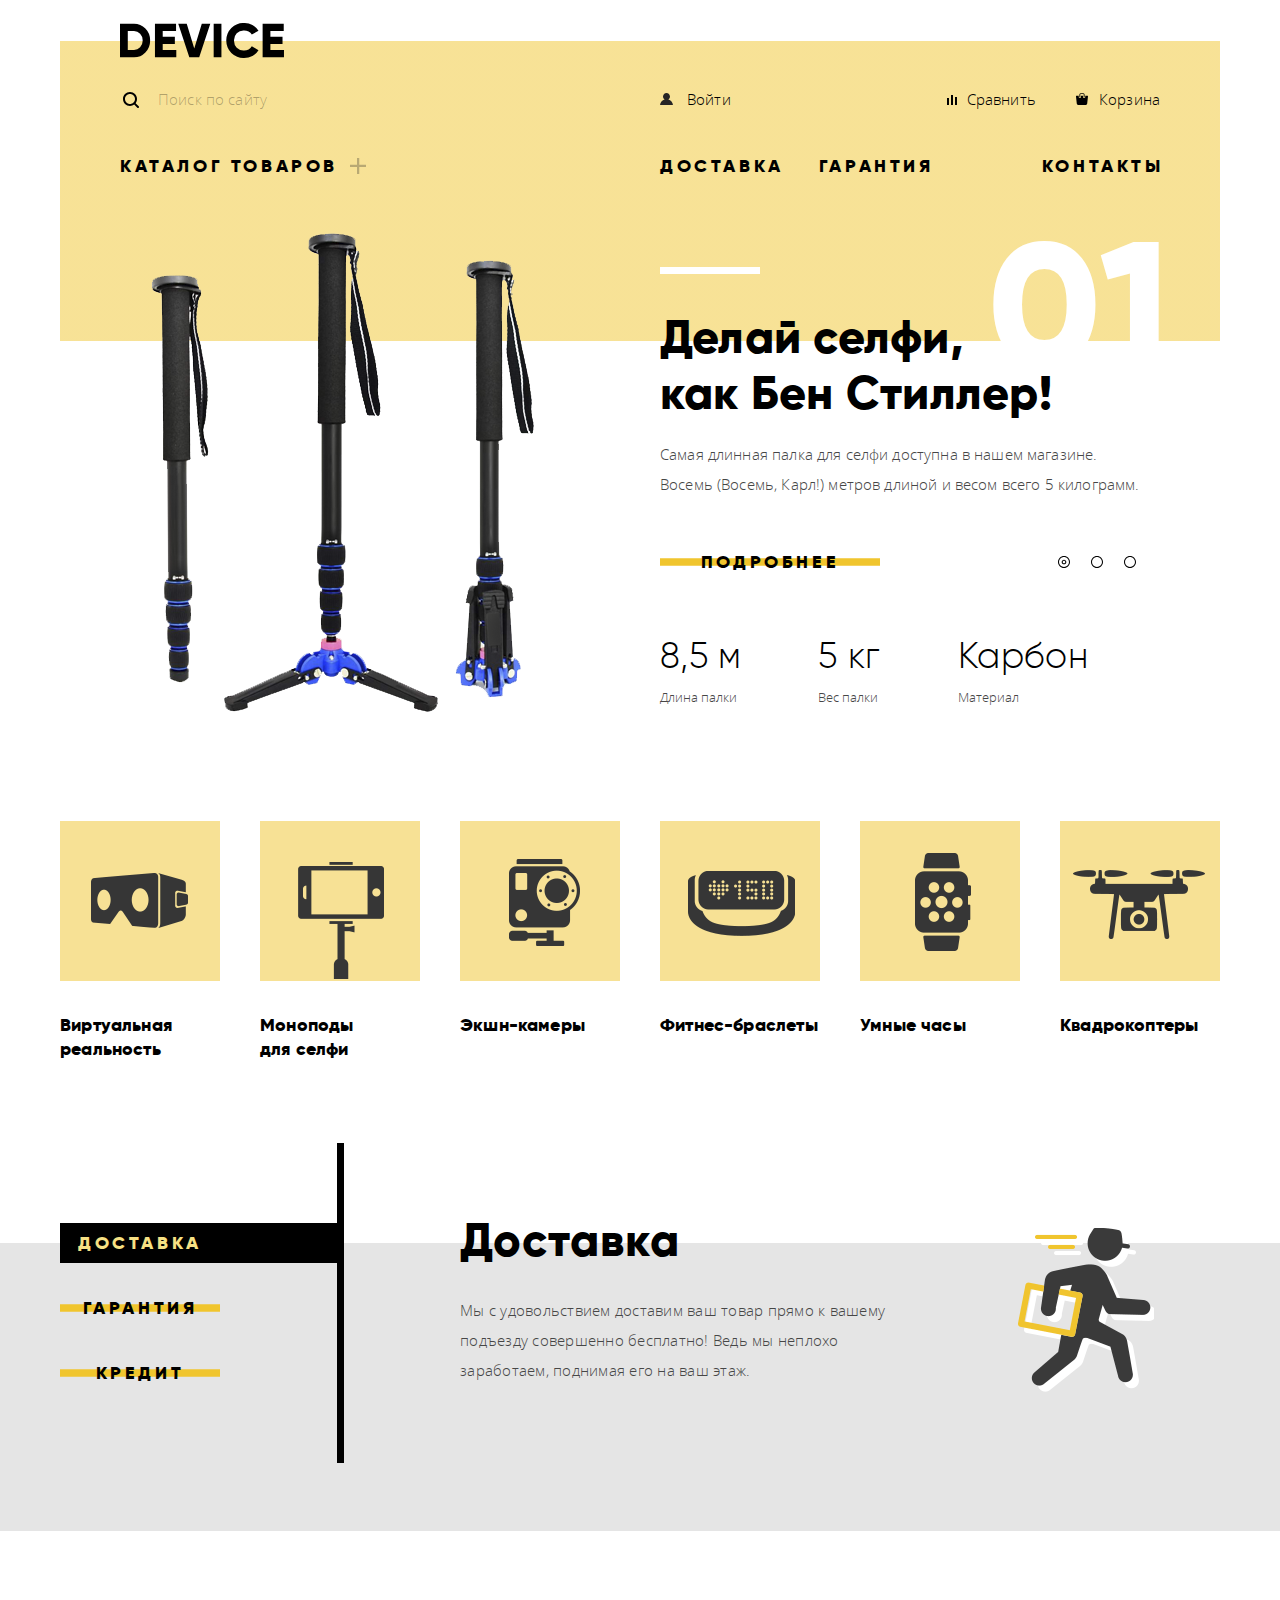
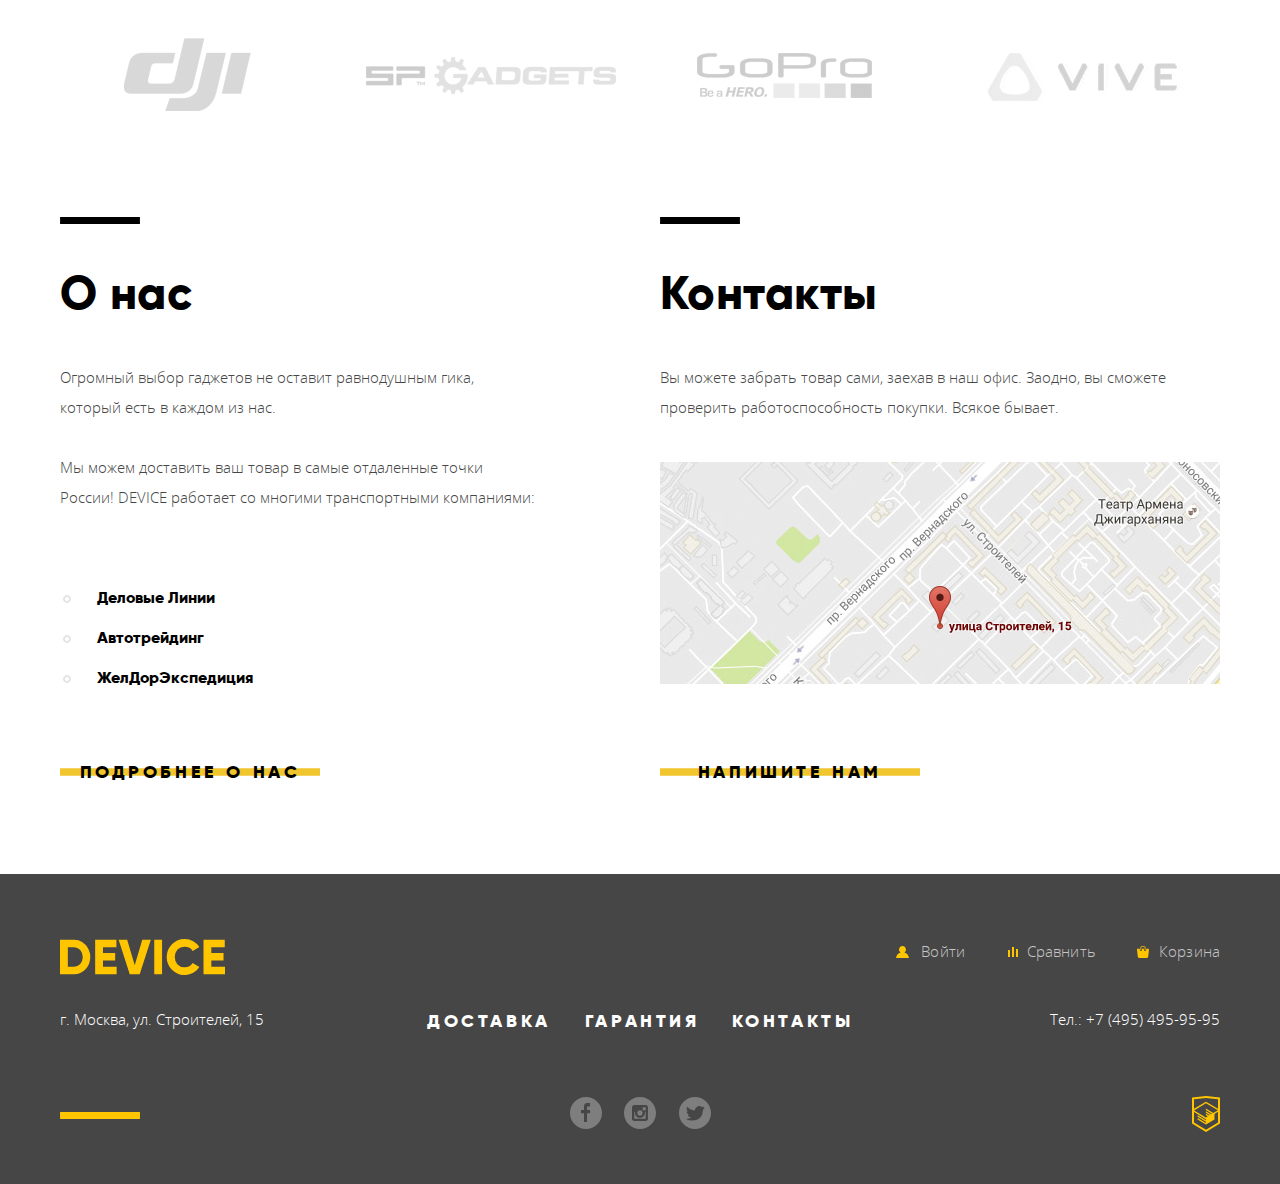
==== commit f62e324f: "Пределывает фикс межбуквенного интервала для формы поиска в хедере" ====
--- a/index.html
+++ b/index.html
@@ -16,9 +16,9 @@
       <nav class="main-navigation">
         <div class="flex-container">
           <form method="post" action="https://echo.htmlacademy.ru" class="header-find-form">
-            <label for="header-find-form-text-input"></label><!--фикс пробела между инлайн элементами
-            --><input type="text" placeholder="Поиск по сайту" id="header-find-form-text-input"><!--фикс пробела между инлайн элементами
-            --><button type="submit" id="qs">Найти</button>
+            <label for="header-find-form-text-input"></label>
+              <input type="text" placeholder="Поиск по сайту" id="header-find-form-text-input">
+              <button type="submit" id="qs">Найти</button>
           </form>
           <ul class="header-user-navigation">
             <li><a href="#" class="login-link">Войти</a></li>
@@ -95,7 +95,7 @@
               <h3>Порхает как бабочка,<br>
                 жалит как пчела!</h3>
               <p>Этот обычный, на первый взгляд, квадрокоптер оснащен
-                мощным лазером, замаскированным под стандартную камеру.</p>      
+                мощным лазером, замаскированным под стандартную камеру.</p>
               <a href="#" class="btn">Подробнее</a>
               <table class="promotion-properties">
                 <tr>
--- a/css/style.css
+++ b/css/style.css
@@ -129,6 +129,7 @@
 .header-find-form {
   position: relative;
   margin-bottom: 29px;
+  font-size: 0;
 }
 .header-find-form input {
   padding-left: 38px;
@@ -1681,7 +1682,7 @@
 .promotion-description {
   background-image: url(../img/white-line.png);
   background-repeat: no-repeat;
-  background-position: 600px 38px;
+  background-position: left 38px;
 }
 .promotion-btn {
   background-color: transparent;
